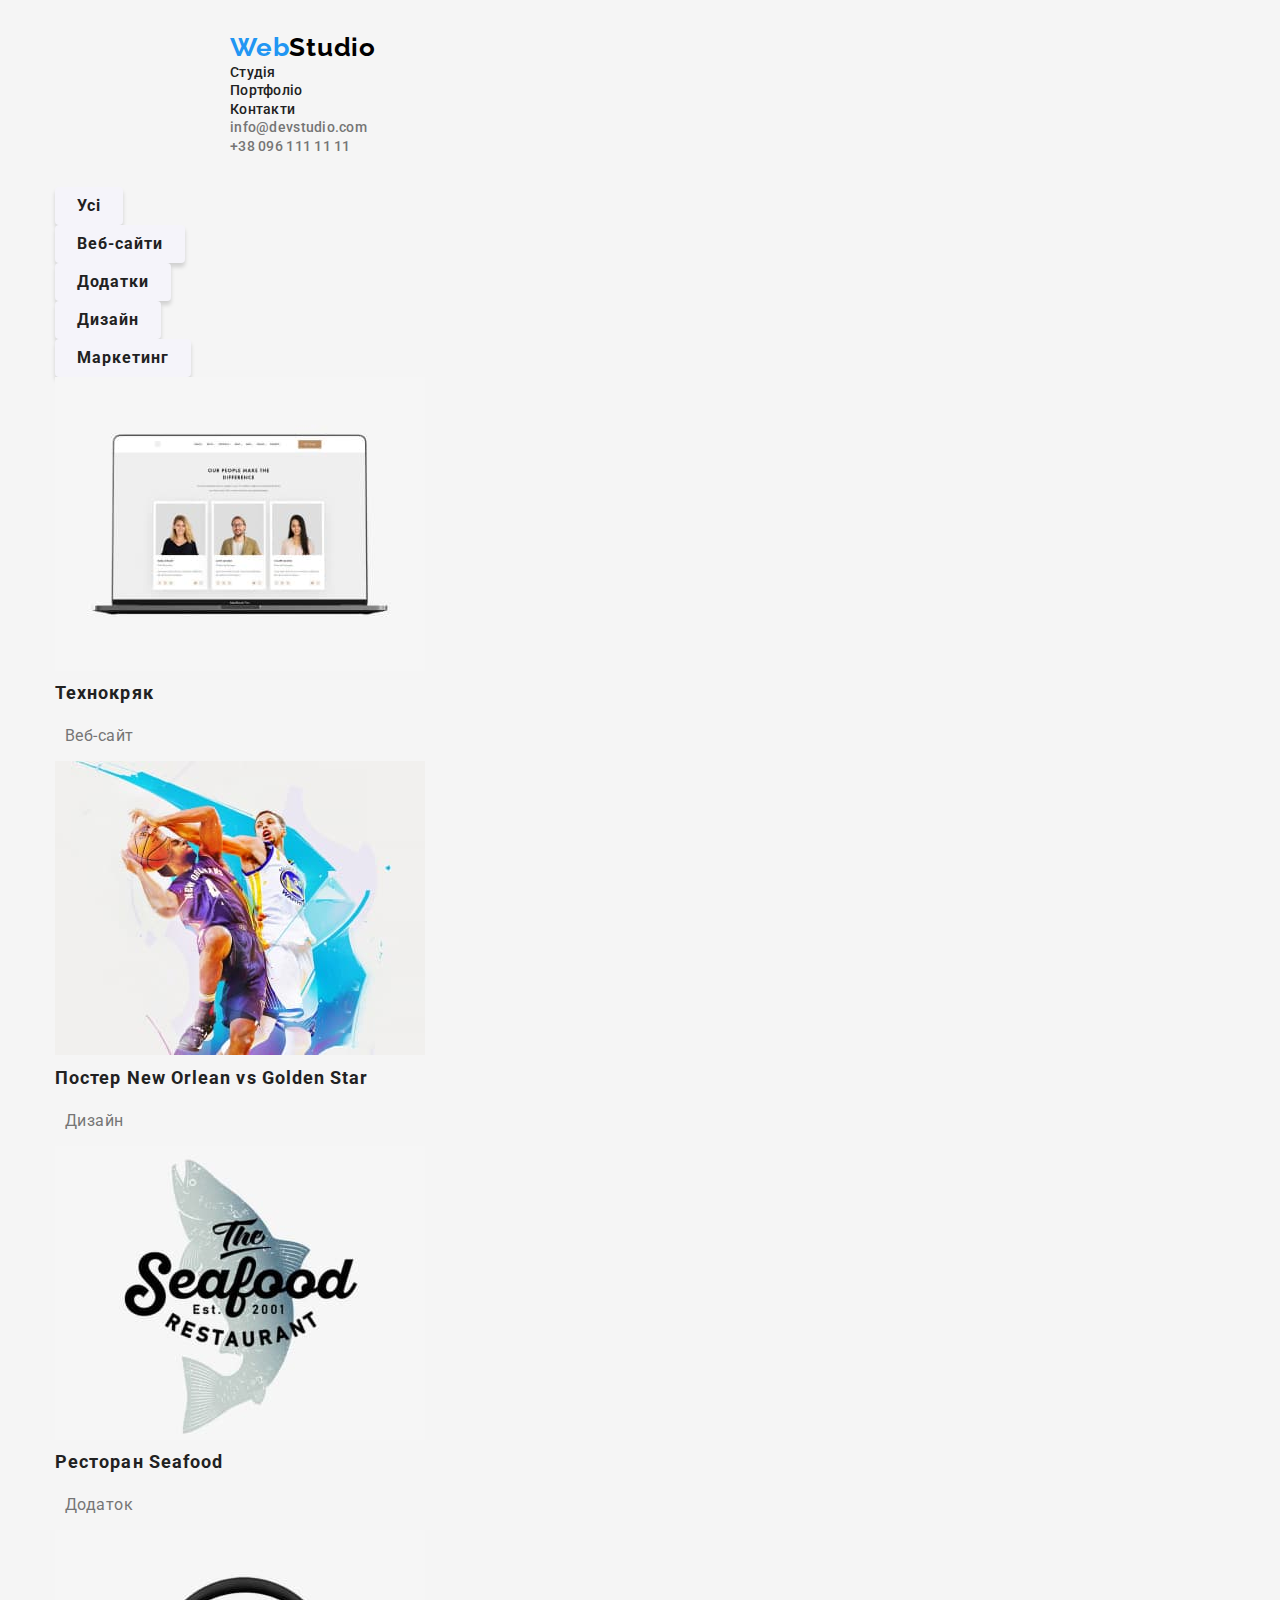
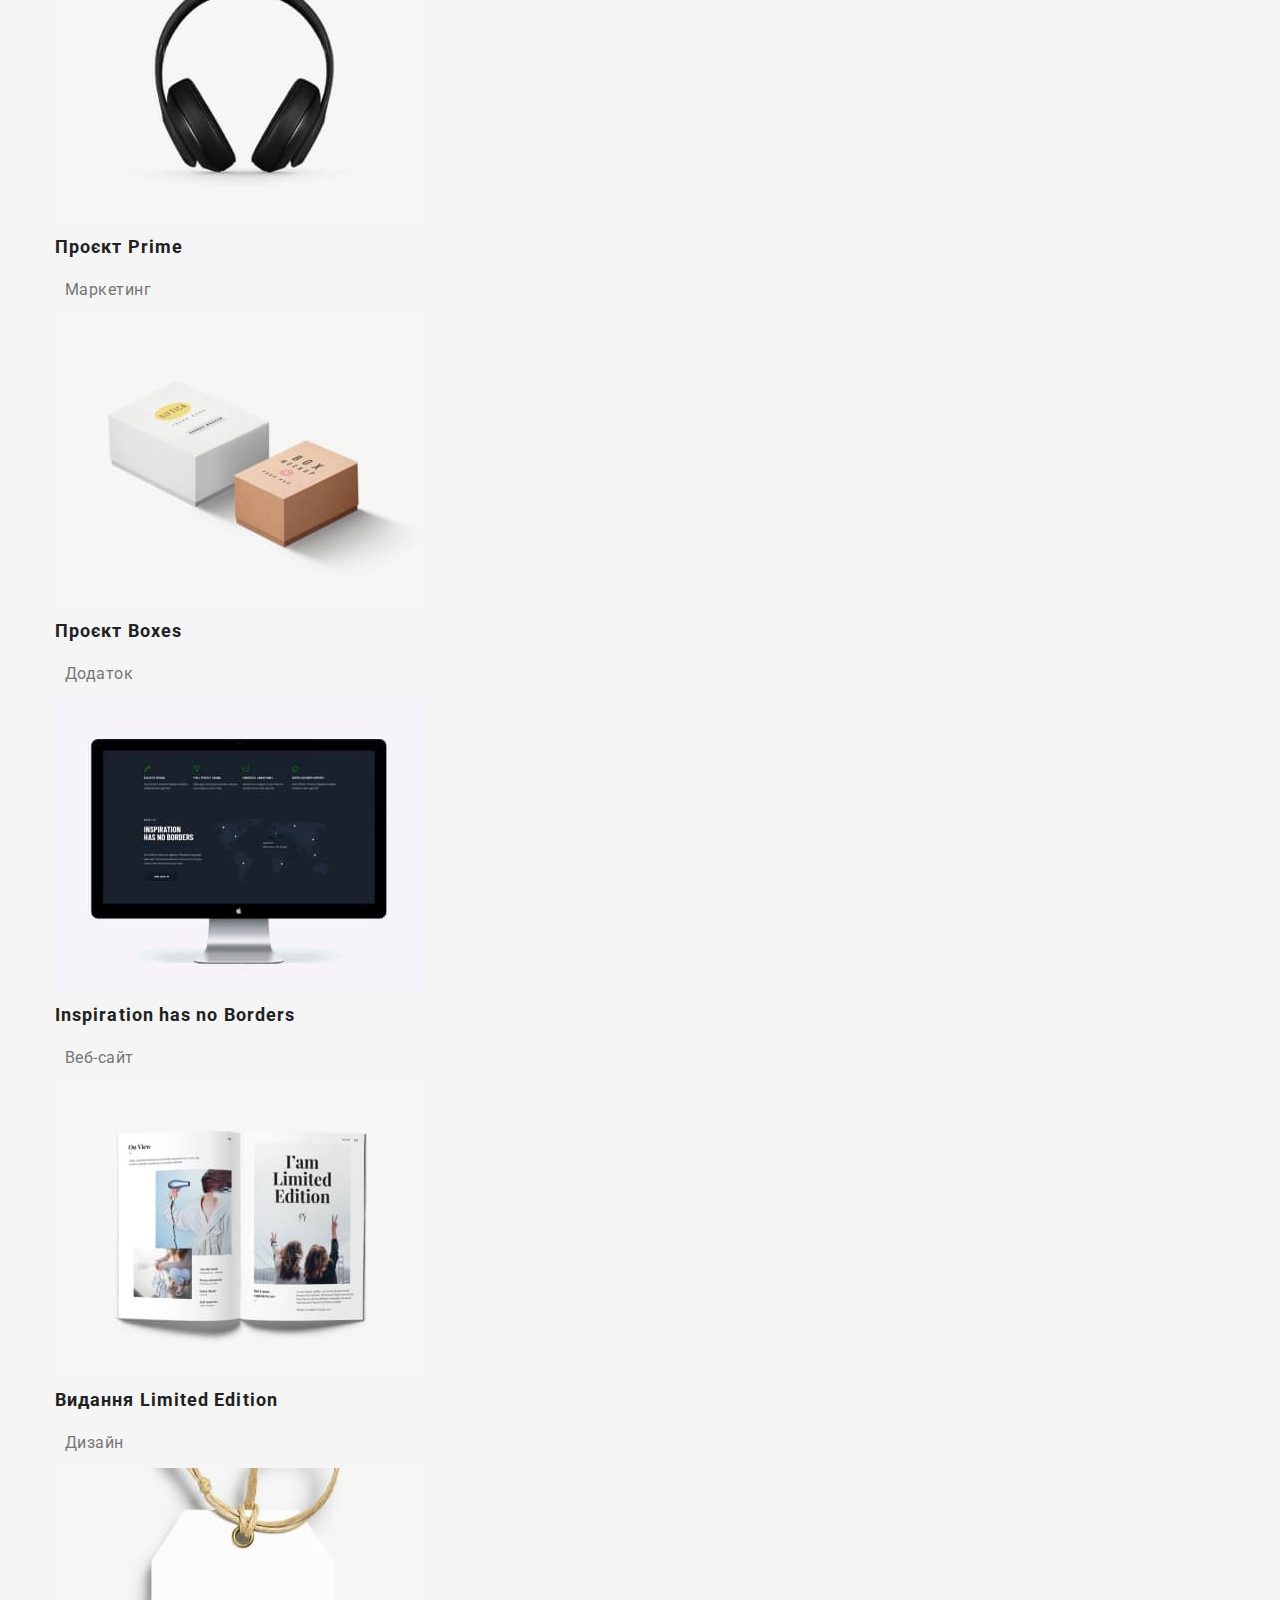
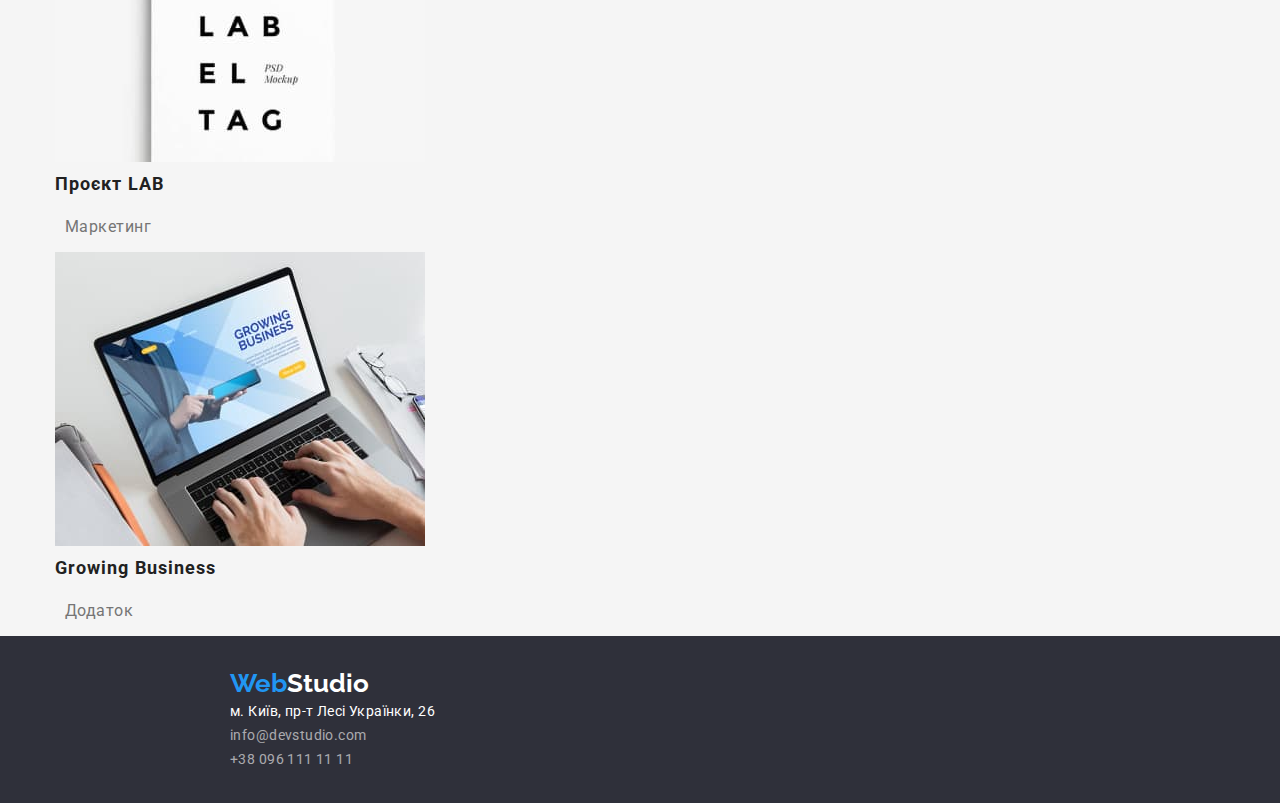
==== portfolio.html @ b3ef5815 "add changes" ====
<!DOCTYPE html>
<html lang="en">
<head>
    <meta charset="UTF-8">
    <meta http-equiv="X-UA-Compatible" content="IE=edge">
    <meta name="viewport" content="width=device-width, initial-scale=1.0">
    <title>WebStudio</title>
    <link rel="preconnect" href="https://fonts.googleapis.com">
    <link rel="preconnect" href="https://fonts.gstatic.com" crossorigin>
    <link href="https://fonts.googleapis.com/css2?family=Raleway:wght@700&family=Roboto:wght@400;500;700;900&display=swap" rel="stylesheet">
    <link rel="stylesheet" href="https://cdnjs.cloudflare.com/ajax/libs/modern-normalize/1.1.0/modern-normalize.min.css">
    <link rel="stylesheet" href="./сss/style.css">
</head>
<body class="page-body">
    <header class="page-header">
        <div class="container">
            <nav class="header-nav">
                <a class="logo" href="/">Web<span class="logo-last-part">Studio</span></a>
                <ul class="header-list list">
                    <li class="header-list-item"><a class="header-list-link link" href="./index.html">Студія</a></li>
                    <li class="header-list-item"><a class="header-list-link link header-list-portfolio" href="./portfolio.html">Портфоліо</a></li>
                    <li class="header-list-item"><a class="header-list-link link" href="./index.html">Контакти</a></li>
                </ul>
            </nav>
            <ul class="header-list list">
                <li>
                    <a class="header-mail-link header-link" href="mailto:info@devstudio.com">info@devstudio.com</a>
                </li>
                <li>
                    <a class="header-tel-link header-link" href="tel:+380961111111">+38 096 111 11 11</a>
                </li>
            </ul>
        </div>
      </header>   
    <main class="page-main">
        <section class="portfolio" >
            <div class="container">
                <div class="portfolio-description">
                    <ul class="portfolio-list list">
                        <li class="portfolio-list-button button"><button class="hero-button button portfolio-button" type="button">Усі</button></li>
                        <li class="portfolio-list-button button"><button class="hero-button button portfolio-button" type="button">Веб-сайти</button></li>
                        <li class="portfolio-list-button button"><button class="hero-button button portfolio-button" type="button">Додатки</button></li>
                        <li class="portfolio-list-button button"><button class="hero-button button portfolio-button" type="button">Дизайн</button></li>
                        <li class="portfolio-list-button button"><button class="hero-button button portfolio-button" type="button">Маркетинг</button></li>
                    </ul>
                 
                    <h1 class="visually-hidden">Портфоліо</h1>
                    <ul class="galery-list list">
                        <li class="galeru-list-item list">
                            <img class="galery-photo-img list" src="./img/portfolio(1).jpg" alt="photo open laptop with team" width="370">
                            <h2 class="galery-after-title">Технокряк</h2>
                            <p class="about-text">Веб-сайт</p>
                        </li>
                        <li class="galeru-list-item list">
                            <img class="galery-photo-img list" src="./img/portfolio(2).jpg" alt="photo basketboll player" width="370">
                            <h2 class="galery-after-title">Постер New Orlean vs Golden Star</h2>
                            <p class="about-text">Дизайн</p>
                        </li>
                        <li class="galeru-list-item list">
                            <img class="galery-photo-img list" src="./img/portfolio(3).jpg" alt="photo poster seafood restorant" width="370">
                            <h2 class="galery-after-title">Ресторан Seafood</h2>
                            <p class="about-text">Додаток</p>
                        </li>
                        <li class="galeru-list-item list">
                            <img class="galery-photo-img list" src="./img/portfolio(4).jpg" alt="photo headphone" width="370">
                            <h2 class="galery-after-title">Проєкт Prime</h2>
                            <p class="about-text">Маркетинг</p>
                        </li>
                        <li class="galeru-list-item list">
                            <img class="galery-photo-img list" src="./img/portfolio(5).jpg" alt="photo boxes" width="370">
                            <h2 class="galery-after-title">Проєкт Boxes</h2>
                            <p class="about-text">Додаток</p>
                        </li>
                        <li class="galeru-list-item list">
                            <img class="galery-photo-img list" src="./img/portfolio(6).jpg" alt="photo monitor" width="370">
                            <h2 class="galery-after-title">Inspiration has no Borders</h2>
                            <p class="about-text">Веб-сайт</p>
                        </li>
                        <li class="galeru-list-item list">
                            <img class="galery-photo-img list" src="./img/portfolio(7).jpg" alt="photo page of book" width="370">
                            <h2 class="galery-after-title">Видання Limited Edition</h2>
                            <p class="about-text">Дизайн</p>
                        </li>
                        <li>
                            <img class="galery-photo-img list" src="./img/portfolio(8).jpg" alt="photo tag" width="370">
                            <h2 class="galery-after-title">Проєкт LAB</h2>
                            <p class="about-text">Маркетинг</p>
                        </li>
                        <li class="galeru-list-item list">
                            <img class="galery-photo-img list" src="./img/portfolio(9).jpg" alt="photo laptop" width="370">
                            <h2 class="galery-after-title">Growing Business</h2>
                            <p class="about-text">Додаток</p>
                        </li>
                    </ul> 
                </div>
            </section>
        </main>
        <footer class="page-footer">
            <address class="footer-address">
                <div class="container">
                    <a class="logo-footer" href="/">Web<span class="logo-footer-part">Studio</span></a>
                    <ul class="footer-list list">
                        <li class="footer-list-item">
                            <a class="footer-nav-link footer-link" href="https://goo.gl/maps/e65cpARR4rWKHHQ89" target="_blank" rel="noopener noreferrer nofollow">
                                м. Київ, пр-т Лесі Українки, 26</a>
                        </li>
                        <li class="footer-list-item">
                            <a class="footer-mail-link footer-link" href="mailto:info@devstudio.com">info@devstudio.com</a>
                        </li>
                        <li class="footer-list-item">
                            <a class="footer-tel-link footer-link" href="tel:+380961111111">+38 096 111 11 11</a>
                        </li>
                    </ul>
                </div>
                
            </div>
           </address> 
</footer>
    
</body>
</html>
---- сss/style.css ----
/*General styles*/
:root {
  --main-color: #212121;
  --second-color: #757575;
  --accent-color:  #2196F3;
  --button-first-color: #FFFFFF;
  --button-second-color: #2196F3;
}
h1,
h2,
h3,
p {
  margin: 0;
}
.page-body {
  font-family: 'Roboto'; 'sans-serif';
  color: var(--main-color);
  background-color: #F5F5F5;
}
.container {
  width: 1200px;
  margin: 0 auto;
  padding: 0 15px;
}
.link {
  text-decoration: none;
}
.list {
  list-style: none;
  padding-left: 0;
  margin: 0;
}
.button {
font-weight: 700;
font-size: 16px;
line-height: calc(30/16);
display: flex;
align-items: center;
text-align: center;
letter-spacing: 0.06em;
font-family: inherit;
}
/*Header styles*/
.page-header {
  padding-top: 32px;
  padding-left: 215px;
  padding-bottom: 32px;

}
.logo {
  font-family: 'Raleway';
  font-weight: 700;
  font-size: 26px;
  line-height: calc(31/26);
  letter-spacing: 0.03em; 
  text-decoration: none;
  color: var(--accent-color);
}
.logo-last-part {
  color:
  #000000
  ;
}


.header-link-studio:visited {
  color: var(--accent-color);
}
.header-list-portfolio:visited {
  color: var(--accent-color);

}
.header-list-link {
  font-weight: 500;
  font-size: 14px;
  line-height: calc(16/14);
  letter-spacing: 0.02em;
  color: var(--main-color);
  }
  
.header-list-link:hover {
  color: var(--accent-color);

}
.header-mail-link {
  font-weight: 500;
  font-size: 14px;
  line-height: calc(16/14);
  letter-spacing: 0.02em;
  color: var(--second-color);
  text-decoration: none;


}
.header-mail-link:hover {
  color: var(--accent-color);
  text-decoration: none;
}

.header-tel-link {
  font-weight: 500;
  font-size: 14px;
  line-height: calc(16/14);
  letter-spacing: 0.02em;
  color: var(--second-color);
  text-decoration: none;
}
.header-tel-link:hover {
  color: var(--accent-color);  
}


/*Hero styles*/

.main-description {
  padding-top: 200px;
  padding-right: 282px;
  padding-bottom: 92px;
  padding-left: 282px;
  background: #2F303A;
}
.hero-title {
  font-weight: 900;
  font-size: 44px;
  line-height: calc(60/44);
  text-align: center;
  letter-spacing: 0.06em;
  text-transform: uppercase;
  color: #FFFFFF;
  width: 610px;
  margin-bottom: 45px;
  
}
.hero-button {
  font-weight: 700;
  font-size: 16px;
  line-height: calc(30/16);
  text-align: center;
  color: var(--button-first-color);
  cursor: pointer;
  background: var(--button-second-color);
  padding: 10px 32px;
  border: none;
  box-shadow: 0px 4px 4px rgba(0, 0, 0, 0.15);
  border-radius: 4px;
  margin: 0 auto;
  display: block;
  

}

.visually-hidden {
  position: absolute;
    white-space: nowrap;
    width: 1px;
    height: 1px;
    overflow: hidden;
    border: 0;
    padding: 0;
    clip: rect(0 0 0 0);
    clip-path: inset(50%);
    margin: -1px;
}
.hero-description {
  padding-top: 92px;
  padding-bottom: 94px;
  padding-left: 215px;
  

}
.hero-text-title {
  font-weight: 700;
  font-size: 14px;
  line-height: calc(16/14);
  letter-spacing: 0.03em;
  text-transform: uppercase;
  color: var(--main-color);
  margin-bottom: 13px;
}
.hero-paragraph-title {
  font-size: 14px;
  line-height:calc(24/14);
  letter-spacing:0.03em;
  color: var(--second-color)
  width: 270px;
  height: 76.41px;
  left: 215px;
  top: 795.59px;
  max-width: 270px;
}
/*Work styles*/
.work-description {
  padding: 94px;
  padding-left: 215px;

  
  background: #F5F4FA;
}
.work-title {
  font-weight: 700;
  font-size: 36px;
  line-height: calc(42/36);
  text-align: center;
  letter-spacing: 0.03em;
  color: var(--main-color);
  margin-bottom: 50px;
  }


/*About styles*/
.about-description {
  padding-left: 215px;
  
  
}
.about {
  background: #F5F4FA;
  
}

.about-title {
  font-weight: 700;
  font-size: 36px;
  line-height: calc(42/36);
  text-align: center;
  letter-spacing: 0.03em;
  color: var(--main-color);
  padding-bottom: 50px;

  

}
.about-after-title {
  font-weight: 500;
  font-size: 16px;
  line-height: calc(19/16);
  letter-spacing: 0.03em;
  color: var(--main-color);
  margin: 30px 70px 10px 70px;
}
.about-text {
  font-size: 16px;
  line-height: calc(19/16);
  letter-spacing: 0.03em;
  color: var(--second-color);
  margin: 10px;
  

}

/*Footer styles*/
.page-footer {
  padding-top: 32px;
  padding-bottom: 32px;
  padding-left: 215px;
  background: #2F303A;
}
.logo-footer {
  font-family: 'Raleway';
  font-style: normal;
  font-weight: 700;
  font-size: 26px;
  line-height: calc(31/26);
  text-decoration: none;
  color: var(--accent-color);
  font-family: 'Raleway';
}
.logo-footer-part {
  color: #FFFFFF;
  
  ;
}
.footer-nav-link {
  font-style: normal;
  font-size: 14px;
  line-height: calc(24/14);
  letter-spacing: 0.03em;
  color: #FFFFFF;
  
  text-decoration: none;
}
.footer-nav-link:hover {
  color: var(--accent-color);
  text-decoration: none; 
}

.footer-mail-link {
  font-style: normal;
  font-size: 14px;
  line-height: calc(24/14);
  letter-spacing: 0.03em;
  color: rgba(255, 255, 255, 0.6);
  
  text-decoration: none;
}
.footer-mail-link:hover {
  color: var(--accent-color);
  text-decoration: none; 
}

.footer-tel-link {
  font-style: normal;
  font-size: 14px;
  line-height: calc(24/14);
  letter-spacing: 0.03em;
  color: rgba(255, 255, 255, 0.6);
  
  text-decoration: none;
}
.footer-tel-link:hover {
  color: var(--accent-color);
  text-decoration: none; 
}
.portfolio-button {
font-size: 16px;
line-height: calc(26/16);
border-radius: 4px;
color: #212121;
background: #F5F4FA;
padding: 6px 22px;
margin: 0;
}


.portfolio-button:hover {
background-color:  var(--button-second-color);
color: #FFFFFF;

}

.galery-after-title {
font-weight: 700;
font-size: 18px;
line-height: calc(36/18);
letter-spacing: 0.06em;
color: var(--main-color) 
}
.about-text {
font-size: 16px;
line-height: calc(30/16);
letter-spacing: 0.03em;
color: var(--second-color)
}
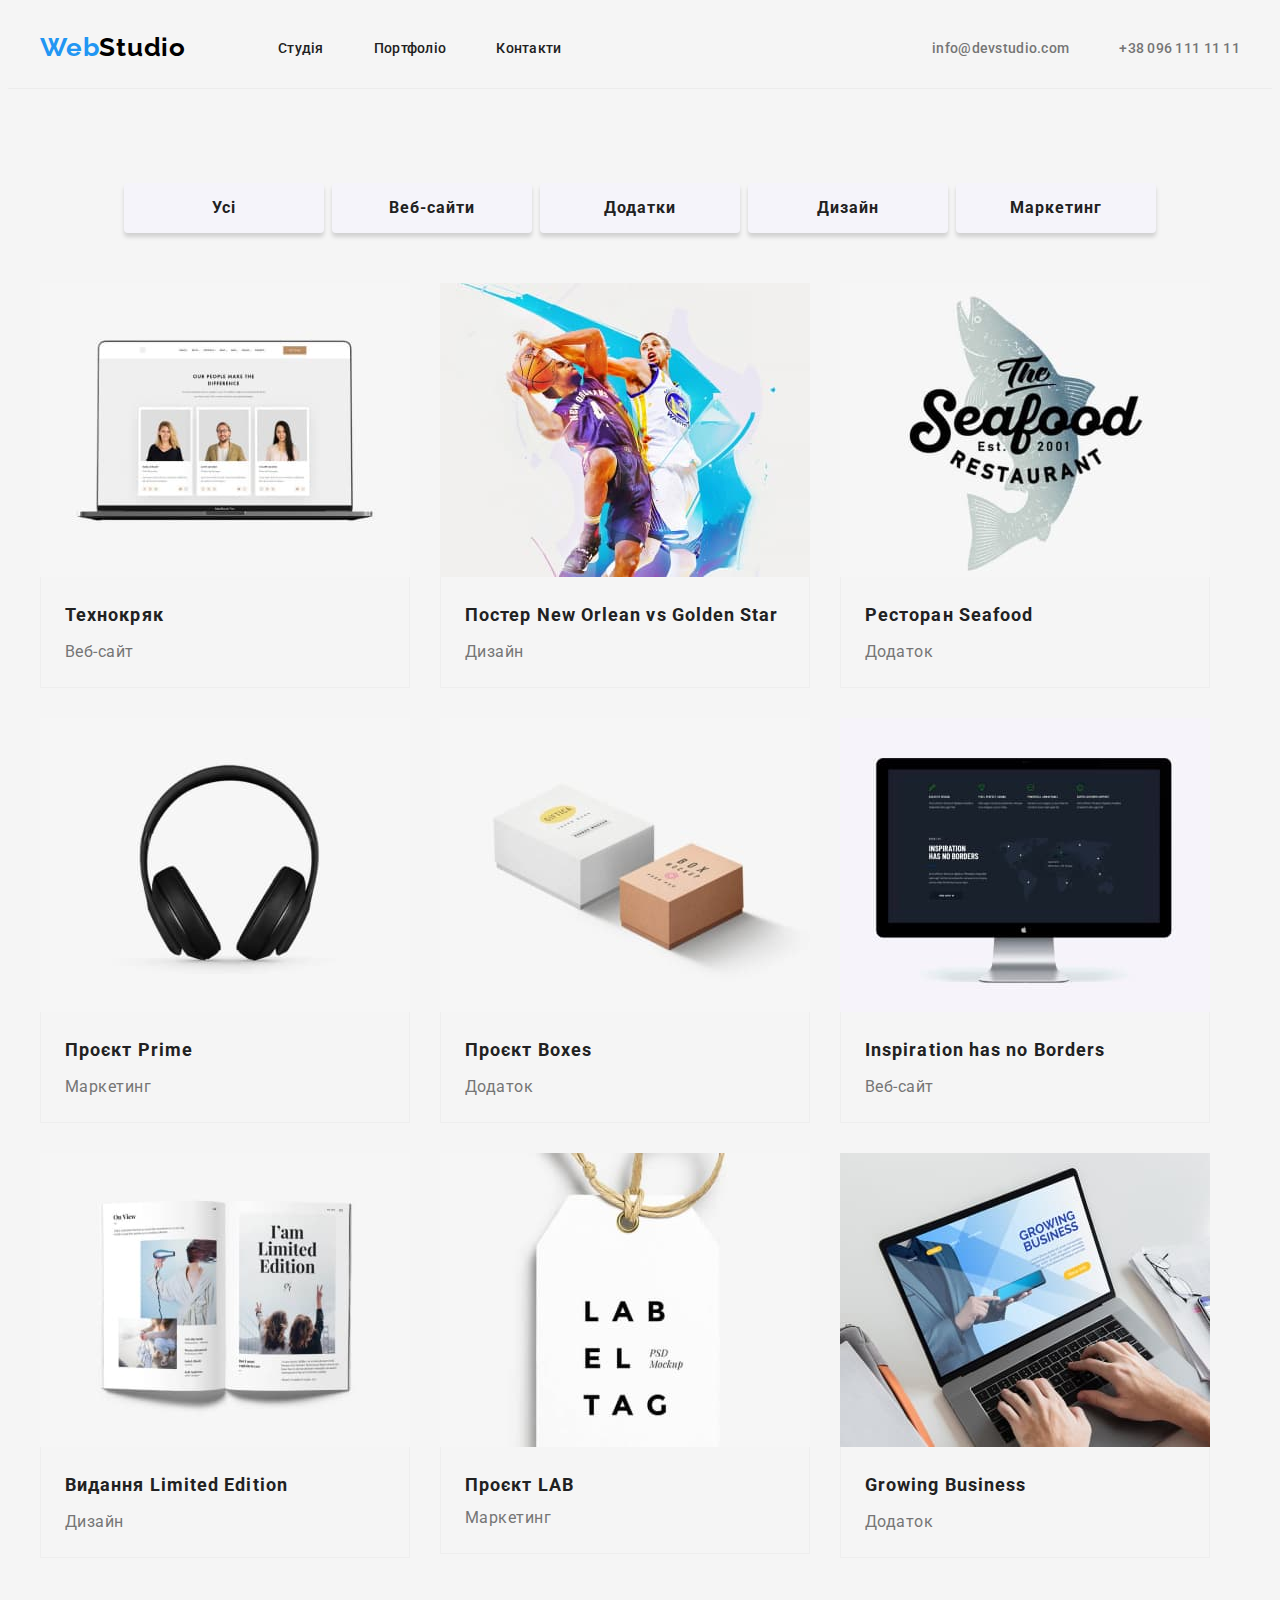
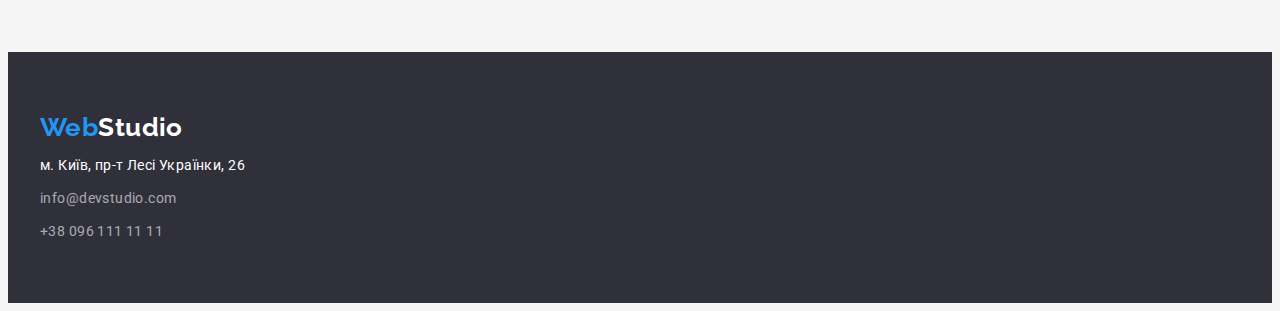
==== commit 582b43e4: "add flex change index css" ====
--- a/portfolio.html
+++ b/portfolio.html
@@ -8,21 +8,24 @@
     <link rel="preconnect" href="https://fonts.googleapis.com">
     <link rel="preconnect" href="https://fonts.gstatic.com" crossorigin>
     <link href="https://fonts.googleapis.com/css2?family=Raleway:wght@700&family=Roboto:wght@400;500;700;900&display=swap" rel="stylesheet">
-    <link rel="stylesheet" href="https://cdnjs.cloudflare.com/ajax/libs/modern-normalize/1.1.0/modern-normalize.min.css">
+    <link rel="stylesheet" href="https://cdnjs.cloudflare.com/ajax/libs/modern-normalize/1.1.0/modern-normalize.min.css"
+    integrity="sha512-wpPYUAdjBVSE4KJnH1VR1HeZfpl1ub8YT/NKx4PuQ5NmX2tKuGu6U/JRp5y+Y8XG2tV+wKQpNHVUX03MfMFn9Q=="
+      crossorigin="anonymous"
+      referrerpolicy="no-referrer"/>
     <link rel="stylesheet" href="./сss/style.css">
 </head>
 <body class="page-body">
-    <header class="page-header">
+    <header class="header">
         <div class="container">
             <nav class="header-nav">
-                <a class="logo" href="/">Web<span class="logo-last-part">Studio</span></a>
+                <a class="logo" href="./index.html">Web<span class="logo-last-part">Studio</span></a>
                 <ul class="header-list list">
-                    <li class="header-list-item"><a class="header-list-link link" href="./index.html">Студія</a></li>
-                    <li class="header-list-item"><a class="header-list-link link header-list-portfolio" href="./portfolio.html">Портфоліо</a></li>
+                    <li class="header-list-item"><a class="header-list-link link header-link-studio" href="./index.html">Студія</a></li>
+                    <li class="header-list-item"><a class="header-list-link link current" href="./portfolio.html">Портфоліо</a></li>
                     <li class="header-list-item"><a class="header-list-link link" href="./index.html">Контакти</a></li>
                 </ul>
             </nav>
-            <ul class="header-list list">
+            <ul class="header-list header-list-nav list">
                 <li>
                     <a class="header-mail-link header-link" href="mailto:info@devstudio.com">info@devstudio.com</a>
                 </li>
@@ -32,89 +35,119 @@
             </ul>
         </div>
       </header>   
-    <main class="page-main">
-        <section class="portfolio" >
+    <main>
+        <section class="portfolio section" >
             <div class="container">
-                <div class="portfolio-description">
+                <h1 class="visually-hidden">Портфоліо</h1>
                     <ul class="portfolio-list list">
-                        <li class="portfolio-list-button button"><button class="hero-button button portfolio-button" type="button">Усі</button></li>
+                        <li class="portfolio-list-button button"><button class="hero-button button portfolio-button current" type="button">Усі</button></li>
                         <li class="portfolio-list-button button"><button class="hero-button button portfolio-button" type="button">Веб-сайти</button></li>
                         <li class="portfolio-list-button button"><button class="hero-button button portfolio-button" type="button">Додатки</button></li>
                         <li class="portfolio-list-button button"><button class="hero-button button portfolio-button" type="button">Дизайн</button></li>
                         <li class="portfolio-list-button button"><button class="hero-button button portfolio-button" type="button">Маркетинг</button></li>
                     </ul>
-                 
-                    <h1 class="visually-hidden">Портфоліо</h1>
                     <ul class="galery-list list">
-                        <li class="galeru-list-item list">
+                        <li class="galery-list-item list">
+                            <a class="galery-card" href="">
                             <img class="galery-photo-img list" src="./img/portfolio(1).jpg" alt="photo open laptop with team" width="370">
+                            <div class="galery-about-text">
                             <h2 class="galery-after-title">Технокряк</h2>
                             <p class="about-text">Веб-сайт</p>
+                        </div>
+                        </a>
                         </li>
-                        <li class="galeru-list-item list">
+                        <li class="galery-list-item list">
+                            <a class="galery-card" href="">
                             <img class="galery-photo-img list" src="./img/portfolio(2).jpg" alt="photo basketboll player" width="370">
-                            <h2 class="galery-after-title">Постер New Orlean vs Golden Star</h2>
-                            <p class="about-text">Дизайн</p>
-                        </li>
-                        <li class="galeru-list-item list">
+                            <div class="galery-about-text">
+                                <h2 class="galery-after-title">Постер New Orlean vs Golden Star</h2>
+                                <p class="about-text">Дизайн</p>
+                            </div>
+                            </a>
+                            </li>
+                        <li class="galery-list-item list">
+                            <a class="galery-card" href="">
                             <img class="galery-photo-img list" src="./img/portfolio(3).jpg" alt="photo poster seafood restorant" width="370">
-                            <h2 class="galery-after-title">Ресторан Seafood</h2>
-                            <p class="about-text">Додаток</p>
-                        </li>
-                        <li class="galeru-list-item list">
+                            <div class="galery-about-text">
+                                <h2 class="galery-after-title">Ресторан Seafood</h2>
+                                <p class="about-text">Додаток</p>
+                            </div>
+                            </a>
+                           </li>
+                        <li class="galery-list-item list">
+                            <a class="galery-card" href="">
                             <img class="galery-photo-img list" src="./img/portfolio(4).jpg" alt="photo headphone" width="370">
+                            <div class="galery-about-text">
                             <h2 class="galery-after-title">Проєкт Prime</h2>
                             <p class="about-text">Маркетинг</p>
-                        </li>
-                        <li class="galeru-list-item list">
+                            </div>
+                            </a>
+                            </li>
+                        <li class="galery-list-item list">
+                            <a class="galery-card" href="">
                             <img class="galery-photo-img list" src="./img/portfolio(5).jpg" alt="photo boxes" width="370">
+                            <div class="galery-about-text">
                             <h2 class="galery-after-title">Проєкт Boxes</h2>
                             <p class="about-text">Додаток</p>
+                        </div>
+                        </a>
                         </li>
-                        <li class="galeru-list-item list">
+                        <li class="galery-list-item list">
+                            <a class="galery-card" href="">
                             <img class="galery-photo-img list" src="./img/portfolio(6).jpg" alt="photo monitor" width="370">
+                            <div class="galery-about-text">
                             <h2 class="galery-after-title">Inspiration has no Borders</h2>
                             <p class="about-text">Веб-сайт</p>
-                        </li>
-                        <li class="galeru-list-item list">
+                            </div>
+                            </a>
+                            </li>
+                        <li class="galery-list-item list">
+                            <a class="galery-card" href="">
                             <img class="galery-photo-img list" src="./img/portfolio(7).jpg" alt="photo page of book" width="370">
+                            <div class="galery-about-text">
                             <h2 class="galery-after-title">Видання Limited Edition</h2>
                             <p class="about-text">Дизайн</p>
-                        </li>
-                        <li>
+                            </div>
+                            </a>
+                            </li>
+                        <li class="galery-list-item list">
+                            <a class="galery-card" href="">
                             <img class="galery-photo-img list" src="./img/portfolio(8).jpg" alt="photo tag" width="370">
+                            <div class="galery-about-text">
                             <h2 class="galery-after-title">Проєкт LAB</h2>
                             <p class="about-text">Маркетинг</p>
+                            </a>
+                            </div>
                         </li>
-                        <li class="galeru-list-item list">
+                        <li class="galery-list-item list">
+                            <a class="galery-card" href="">
                             <img class="galery-photo-img list" src="./img/portfolio(9).jpg" alt="photo laptop" width="370">
+                            <div class="galery-about-text">
                             <h2 class="galery-after-title">Growing Business</h2>
                             <p class="about-text">Додаток</p>
+                            </div>
+                            </a>
                         </li>
                     </ul> 
                 </div>
             </section>
         </main>
-        <footer class="page-footer">
+        <footer class="footer section">
+            <div class="container">
+            <a class="logo-footer" href="/">Web<span class="logo-footer-part">Studio</span></a>
             <address class="footer-address">
-                <div class="container">
-                    <a class="logo-footer" href="/">Web<span class="logo-footer-part">Studio</span></a>
-                    <ul class="footer-list list">
-                        <li class="footer-list-item">
-                            <a class="footer-nav-link footer-link" href="https://goo.gl/maps/e65cpARR4rWKHHQ89" target="_blank" rel="noopener noreferrer nofollow">
-                                м. Київ, пр-т Лесі Українки, 26</a>
-                        </li>
-                        <li class="footer-list-item">
-                            <a class="footer-mail-link footer-link" href="mailto:info@devstudio.com">info@devstudio.com</a>
-                        </li>
-                        <li class="footer-list-item">
-                            <a class="footer-tel-link footer-link" href="tel:+380961111111">+38 096 111 11 11</a>
-                        </li>
-                    </ul>
-                </div>
-                
-            </div>
-           </address> 
+                <a class="footer-nav-link footer-link" href="https://goo.gl/maps/e65cpARR4rWKHHQ89" target="_blank" rel="noopener noreferrer nofollow">
+                    м. Київ, пр-т Лесі Українки, 26</a>
+            </address> 
+            <ul class="footer-list list">
+            <li class="footer-list-item">
+                <a class="footer-mail-link footer-link" href="mailto:info@devstudio.com">info@devstudio.com</a>
+            </li>
+            <li class="footer-list-item">
+                <a class="footer-tel-link footer-link" href="tel:+380961111111">+38 096 111 11 11</a>
+            </li>
+        </ul>
+        </div>
 </footer>
     
 </body>
--- a/сss/style.css
+++ b/сss/style.css
@@ -6,29 +6,57 @@
   --button-first-color: #FFFFFF;
   --button-second-color: #2196F3;
 }
+body {
+  font-family: 'Roboto', sans-serif;
+  color: var(--main-color);
+  background-color: #F5F5F5;
+  font-size: 14px;
+  letter-spacing: 0.03em;
+}
 h1,
 h2,
 h3,
+h4,
 p {
   margin: 0;
 }
-.page-body {
-  font-family: 'Roboto'; 'sans-serif';
-  color: var(--main-color);
-  background-color: #F5F5F5;
-}
+ul,
+ol {
+  margin: 0;
+  padding: 0;
+}
+img {
+  display: block;
+}
+button {
+  cursor: pointer;
+}
+
+address {
+  font-style: none;
+}
+
 .container {
   width: 1200px;
-  margin: 0 auto;
+  margin-left: auto;
+  margin-right: auto;
   padding: 0 15px;
+
+}
+.section {
+  padding-top: 94px;
+  padding-bottom: 94px;
 }
 .link {
   text-decoration: none;
 }
 .list {
   list-style: none;
-  padding-left: 0;
+  padding: 0;
   margin: 0;
+}
+.uppercase {
+  text-transform: uppercase;
 }
 .button {
 font-weight: 700;
@@ -41,13 +69,17 @@
 font-family: inherit;
 }
 /*Header styles*/
-.page-header {
-  padding-top: 32px;
-  padding-left: 215px;
-  padding-bottom: 32px;
-
-}
-.logo {
+.header {
+  border-bottom: 1px solid #ececec;
+}
+.header .container {
+  display: flex;
+  align-items: center;
+}
+.header-nav {
+  display: flex;
+}
+.header-nav .logo {
   font-family: 'Raleway';
   font-weight: 700;
   font-size: 26px;
@@ -55,32 +87,52 @@
   letter-spacing: 0.03em; 
   text-decoration: none;
   color: var(--accent-color);
+  padding-top: 24px;
+  padding-bottom: 25px;
 }
 .logo-last-part {
   color:
-  #000000
-  ;
-}
-
-
-.header-link-studio:visited {
-  color: var(--accent-color);
-}
-.header-list-portfolio:visited {
-  color: var(--accent-color);
-
-}
-.header-list-link {
+  #000000;
+}
+.header-list-list .header-list-link .current:visited {
+  color: var(--accent-color);
+}
+
+.header-list {
+  
+    display: flex;
+    margin-left: 92px;
+    align-items: center;
+  }
+
+
+.header-list .header-list-item:not(:last-child) {
+  margin-right: 50px;
+}
+.header-list .header-list-link {
   font-weight: 500;
   font-size: 14px;
   line-height: calc(16/14);
   letter-spacing: 0.02em;
   color: var(--main-color);
-  }
-  
-.header-list-link:hover {
-  color: var(--accent-color);
-
+  display: block;
+  padding-top: 32px;
+  padding-bottom: 32px;
+  }
+.current:visited {
+  color: var(--accent-color); 
+}
+.header-list-link:hover,
+.header-list-link:focus {
+  color: var(--accent-color);
+
+
+}
+.header-list-nav {
+  display: flex;
+  margin-left: auto;
+  flex-wrap: wrap;
+  column-gap: 50px;
 }
 .header-mail-link {
   font-weight: 500;
@@ -89,10 +141,18 @@
   letter-spacing: 0.02em;
   color: var(--second-color);
   text-decoration: none;
-
-
-}
+  display: block;
+  padding-top: 32px;
+  padding-bottom: 32px;
+
+
+}
+
 .header-mail-link:hover {
+  color: var(--accent-color);  
+}
+.header-list-link:hover,
+.header-list-link:focus {
   color: var(--accent-color);
   text-decoration: none;
 }
@@ -104,6 +164,9 @@
   letter-spacing: 0.02em;
   color: var(--second-color);
   text-decoration: none;
+  display: block;
+  padding-top: 32px;
+  padding-bottom: 32px;
 }
 .header-tel-link:hover {
   color: var(--accent-color);  
@@ -111,14 +174,17 @@
 
 
 /*Hero styles*/
-
-.main-description {
+.hero {
+  background: #2F303A;
+}
+.hero.section {
   padding-top: 200px;
-  padding-right: 282px;
-  padding-bottom: 92px;
-  padding-left: 282px;
-  background: #2F303A;
-}
+  padding-bottom: 200px;
+}
+.hero > .container {
+  text-align: center;
+}
+
 .hero-title {
   font-weight: 900;
   font-size: 44px;
@@ -129,6 +195,10 @@
   color: #FFFFFF;
   width: 610px;
   margin-bottom: 45px;
+  margin-bottom: 30px;
+  margin-left: auto;
+  margin-right: auto;
+  max-width: 696px;
   
 }
 .hero-button {
@@ -139,13 +209,14 @@
   color: var(--button-first-color);
   cursor: pointer;
   background: var(--button-second-color);
-  padding: 10px 32px;
   border: none;
   box-shadow: 0px 4px 4px rgba(0, 0, 0, 0.15);
   border-radius: 4px;
   margin: 0 auto;
   display: block;
-  
+  min-width: 200px;
+  min-height: 50px;
+  padding: 10px 32px;
 
 }
 
@@ -161,41 +232,43 @@
     clip-path: inset(50%);
     margin: -1px;
 }
-.hero-description {
-  padding-top: 92px;
-  padding-bottom: 94px;
-  padding-left: 215px;
-  
-
-}
-.hero-text-title {
+.next-list {
+  display: flex;
+  margin-left: auto;
+  margin-right: auto;
+  align-items: center;
+  flex-wrap: wrap;
+  gap: 30px;
+}
+  
+
+.next-list .next-list-item {
+  width: 270px;
+}
+.next-list .next-text-title {
   font-weight: 700;
   font-size: 14px;
   line-height: calc(16/14);
   letter-spacing: 0.03em;
   text-transform: uppercase;
   color: var(--main-color);
-  margin-bottom: 13px;
-}
-.hero-paragraph-title {
+  margin-bottom: 10px;
+  
+}
+.next-paragraph-title {
   font-size: 14px;
   line-height:calc(24/14);
   letter-spacing:0.03em;
-  color: var(--second-color)
-  width: 270px;
-  height: 76.41px;
-  left: 215px;
-  top: 795.59px;
-  max-width: 270px;
-}
+  color: var(--second-color);
+  
+}
+
 /*Work styles*/
-.work-description {
-  padding: 94px;
-  padding-left: 215px;
-
-  
-  background: #F5F4FA;
-}
+.work .section {
+    padding-top: 0;
+    background: #F5F4FA;
+  }
+
 .work-title {
   font-weight: 700;
   font-size: 36px;
@@ -206,13 +279,18 @@
   margin-bottom: 50px;
   }
 
+  .section-title {
+    font-size: 36px;
+    line-height: 1.16;
+    text-align: center;
+  }
+  .work-list {
+      display: flex;
+      flex-wrap: wrap;
+      gap: 30px;
+    }
 
 /*About styles*/
-.about-description {
-  padding-left: 215px;
-  
-  
-}
 .about {
   background: #F5F4FA;
   
@@ -225,35 +303,51 @@
   text-align: center;
   letter-spacing: 0.03em;
   color: var(--main-color);
-  padding-bottom: 50px;
-
-  
-
-}
+  margin-bottom: 50px;
+  }
+.about-list {
+   
+      display: flex;
+      flex-wrap: wrap;
+      gap: 30px;
+  }
+  .about-list-item {
+    display: flex;
+    flex-direction: column;
+    min-width: 270px;
+    padding-bottom: 30px;
+    align-items: center;
+    background-color: #FFFFFF;
+
+    box-shadow: 0px 1px 3px rgba(0, 0, 0, 0.12), 0px 1px 1px rgba(0, 0, 0, 0.14),
+      0px 2px 1px rgba(0, 0, 0, 0.2);
+    border-radius: 0px 0px 4px 4px;
+  }
+  .about-photo-img {
+    margin-bottom: 30px;
+  }
+  
 .about-after-title {
   font-weight: 500;
   font-size: 16px;
   line-height: calc(19/16);
   letter-spacing: 0.03em;
   color: var(--main-color);
-  margin: 30px 70px 10px 70px;
+  margin-bottom: 10px;
+  
 }
 .about-text {
   font-size: 16px;
   line-height: calc(19/16);
   letter-spacing: 0.03em;
   color: var(--second-color);
-  margin: 10px;
-  
-
-}
+  }
 
 /*Footer styles*/
-.page-footer {
-  padding-top: 32px;
-  padding-bottom: 32px;
-  padding-left: 215px;
-  background: #2F303A;
+.footer {
+  padding-top: 60px;
+  padding-bottom: 60px;
+  background-color: #2F303A;
 }
 .logo-footer {
   font-family: 'Raleway';
@@ -270,6 +364,12 @@
   
   ;
 }
+.link .current {
+  background-color: var(--accent-color);
+}
+.footer address {
+  margin-top: 10px;
+}
 .footer-nav-link {
   font-style: normal;
   font-size: 14px;
@@ -283,7 +383,14 @@
   color: var(--accent-color);
   text-decoration: none; 
 }
-
+.footer-list {
+  margin-top: 9px;
+  display: flex;
+  flex-direction: column;
+  }
+.footer-list .footer-list-item:nth-child(even) {
+  margin-top: 9px;
+}
 .footer-mail-link {
   font-style: normal;
   font-size: 14px;
@@ -311,33 +418,75 @@
   color: var(--accent-color);
   text-decoration: none; 
 }
-.portfolio-button {
+
+.portfolio-list {
+    margin-bottom: 50px;
+    display: flex;
+    justify-content: center;
+    min-width: 73px;
+    flex-wrap: wrap;
+    gap: 8px;
+  
+}
+
+.portfolio-list .portfolio-button {
 font-size: 16px;
 line-height: calc(26/16);
 border-radius: 4px;
 color: #212121;
 background: #F5F4FA;
 padding: 6px 22px;
-margin: 0;
-}
-
-
-.portfolio-button:hover {
-background-color:  var(--button-second-color);
+border-color: transparent;
+cursor: pointer;
+
+}
+
+
+.portfolio-list .portfolio-button:hover,
+.portfolio-list .portfolio-button:focus {
+background-color: var(--accent-color);
 color: #FFFFFF;
-
-}
-
+box-shadow: 0px 3px 1px rgba(0, 0, 0, 0.1), 0px 1px 2px rgba(0, 0, 0, 0.08),
+    0px 2px 2px rgba(0, 0, 0, 0.12);
+
+}
+.portfolo-list .portfolio-button .current {
+  background-color: var(--accent-color);
+  color: #FFFFFF;
+  box-shadow: 0px 3px 1px rgba(0, 0, 0, 0.1), 0px 1px 2px rgba(0, 0, 0, 0.08),
+      0px 2px 2px rgba(0, 0, 0, 0.12);
+}
+
+.galery-list {
+  display: flex;
+  flex-basis: 370px;
+  flex-wrap: wrap;
+  gap: 30px;
+}
+.galery-about-text {
+  padding: 20px 24px;
+  display: flex;
+  flex-direction: column;
+  flex-wrap: wrap;
+  gap: 4px;
+
+  border-right: 1px solid #eeeeee;
+  border-bottom: 1px solid #eeeeee;
+  border-left: 1px solid #eeeeee;
+}
+.galery-card {
+  text-decoration: none;
+  }
 .galery-after-title {
 font-weight: 700;
 font-size: 18px;
 line-height: calc(36/18);
 letter-spacing: 0.06em;
-color: var(--main-color) 
+color: var(--main-color); 
 }
 .about-text {
 font-size: 16px;
 line-height: calc(30/16);
 letter-spacing: 0.03em;
-color: var(--second-color)
+color: var(--second-color);
 }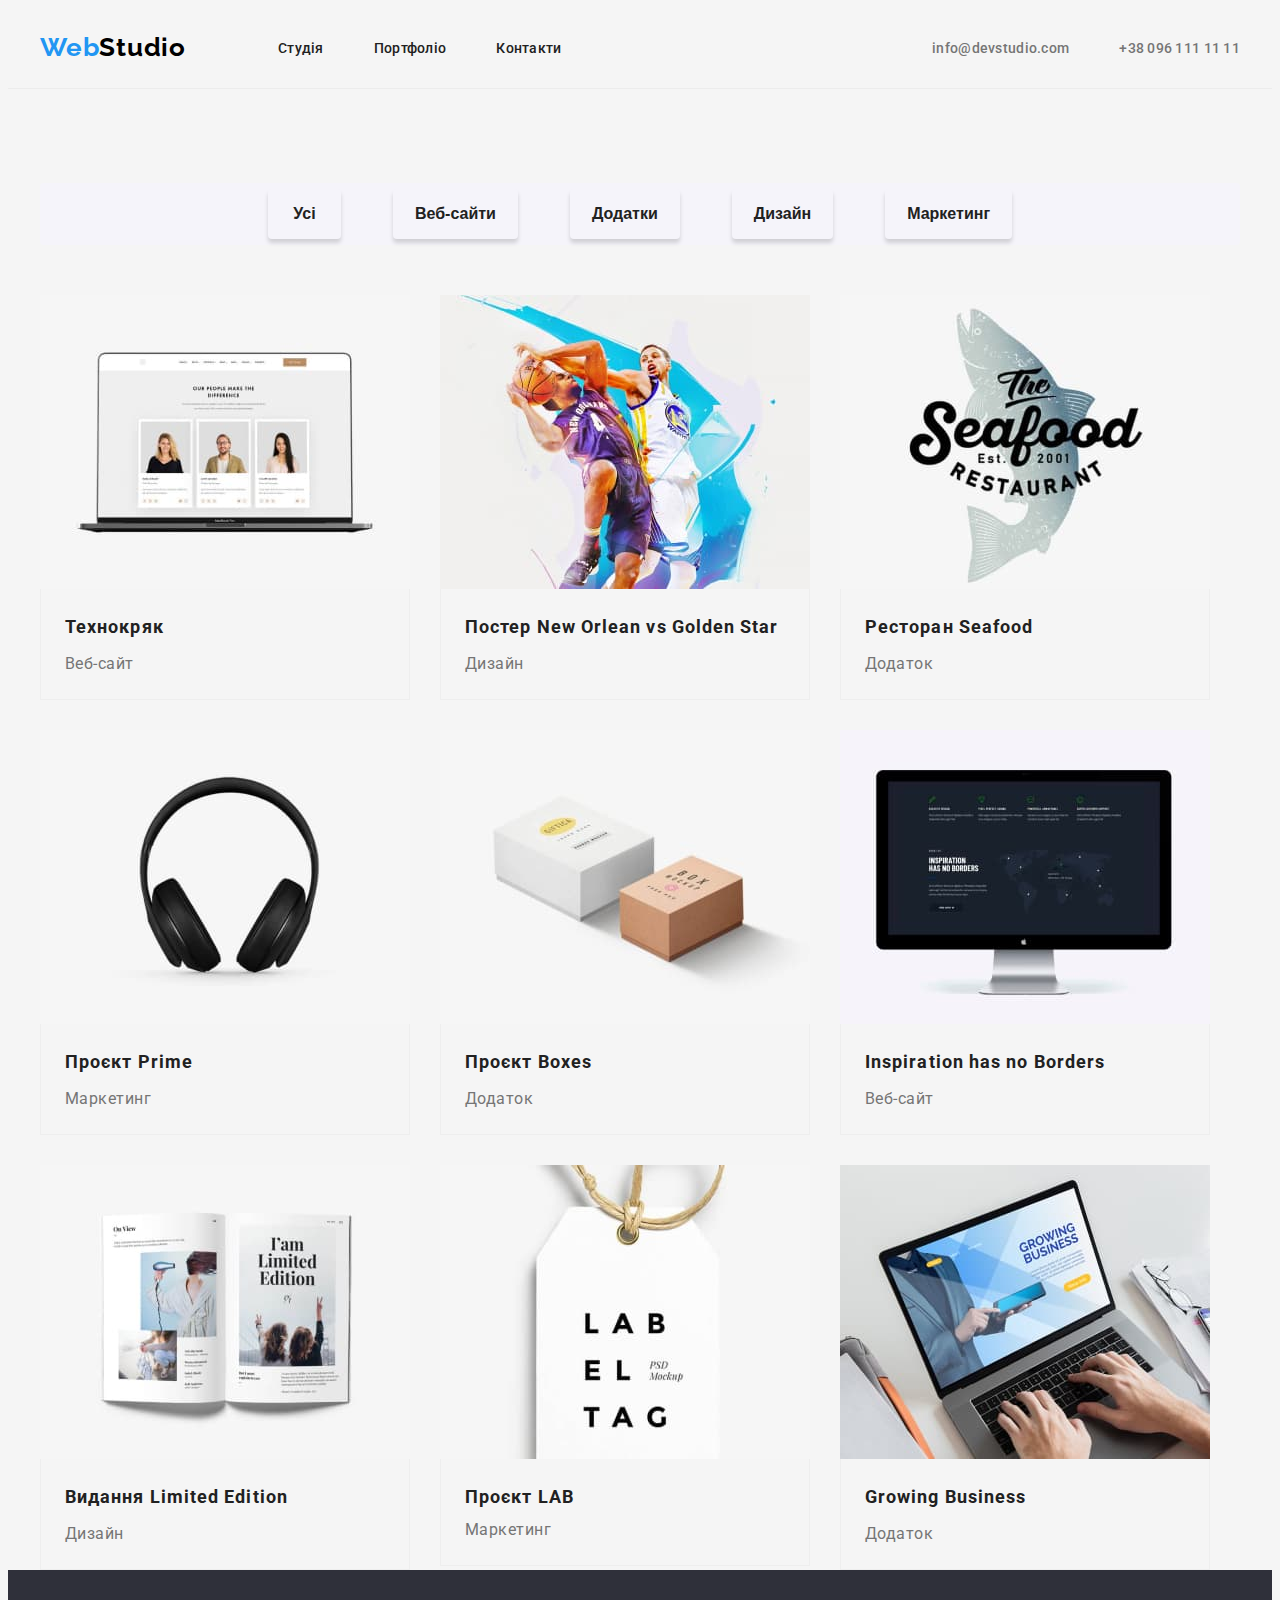
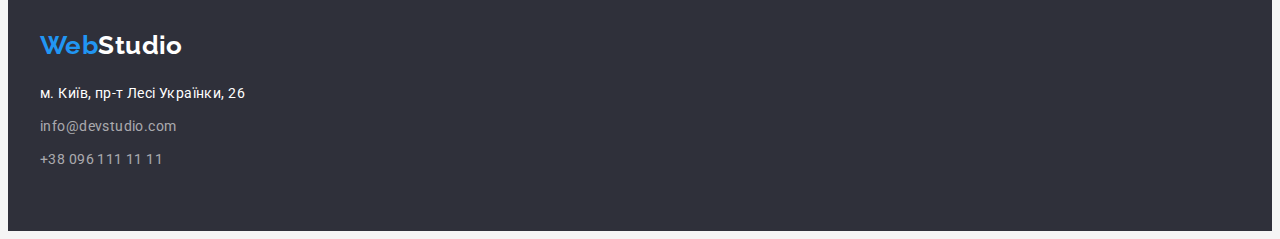
==== commit 12fca54d: "add changes" ====
--- a/portfolio.html
+++ b/portfolio.html
@@ -40,11 +40,11 @@
             <div class="container">
                 <h1 class="visually-hidden">Портфоліо</h1>
                     <ul class="portfolio-list list">
-                        <li class="portfolio-list-button button"><button class="hero-button button portfolio-button current" type="button">Усі</button></li>
-                        <li class="portfolio-list-button button"><button class="hero-button button portfolio-button" type="button">Веб-сайти</button></li>
-                        <li class="portfolio-list-button button"><button class="hero-button button portfolio-button" type="button">Додатки</button></li>
-                        <li class="portfolio-list-button button"><button class="hero-button button portfolio-button" type="button">Дизайн</button></li>
-                        <li class="portfolio-list-button button"><button class="hero-button button portfolio-button" type="button">Маркетинг</button></li>
+                        <li class="portfolio-list-button  portfolio-button"><button class="hero-button portfolio-button current current-button" type="button">Усі</button></li>
+                        <li class="portfolio-list-button  portfolio-button"><button class="hero-button portfolio-button" type="button">Веб-сайти</button></li>
+                        <li class="portfolio-list-button  portfolio-button"><button class="hero-button portfolio-button" type="button">Додатки</button></li>
+                        <li class="portfolio-list-button  portfolio-button"><button class="hero-button portfolio-button" type="button">Дизайн</button></li>
+                        <li class="portfolio-list-button  portfolio-button"><button class="hero-button portfolio-button" type="button">Маркетинг</button></li>
                     </ul>
                     <ul class="galery-list list">
                         <li class="galery-list-item list">
--- a/сss/style.css
+++ b/сss/style.css
@@ -5,11 +5,13 @@
   --accent-color:  #2196F3;
   --button-first-color: #FFFFFF;
   --button-second-color: #2196F3;
+  --body-color--: #F5F5F5;
+  --section-color--:  #F5F4FA;
 }
 body {
   font-family: 'Roboto', sans-serif;
   color: var(--main-color);
-  background-color: #F5F5F5;
+  background: var(--body-color--);
   font-size: 14px;
   letter-spacing: 0.03em;
 }
@@ -27,6 +29,8 @@
 }
 img {
   display: block;
+  max-width: 100;
+  height: auto;
 }
 button {
   cursor: pointer;
@@ -45,7 +49,7 @@
 }
 .section {
   padding-top: 94px;
-  padding-bottom: 94px;
+  
 }
 .link {
   text-decoration: none;
@@ -71,6 +75,7 @@
 /*Header styles*/
 .header {
   border-bottom: 1px solid #ececec;
+  background-color: var(--body-color--);
 }
 .header .container {
   display: flex;
@@ -232,6 +237,9 @@
     clip-path: inset(50%);
     margin: -1px;
 }
+.next {
+  background-color: var(--body-color--);
+}
 .next-list {
   display: flex;
   margin-left: auto;
@@ -264,9 +272,12 @@
 }
 
 /*Work styles*/
+.work {
+  background-color: var(--body-color--);
+}
 .work .section {
     padding-top: 0;
-    background: #F5F4FA;
+
   }
 
 .work-title {
@@ -288,11 +299,13 @@
       display: flex;
       flex-wrap: wrap;
       gap: 30px;
+
     }
 
 /*About styles*/
 .about {
-  background: #F5F4FA;
+  background: var(--section-color--);
+  padding-bottom: 94px;
   
 }
 
@@ -311,11 +324,14 @@
       flex-wrap: wrap;
       gap: 30px;
   }
+  .about-container {
+    padding: 30px 10px 30px 10px;
+    text-align: center;
+  }
   .about-list-item {
     display: flex;
     flex-direction: column;
     min-width: 270px;
-    padding-bottom: 30px;
     align-items: center;
     background-color: #FFFFFF;
 
@@ -358,17 +374,19 @@
   text-decoration: none;
   color: var(--accent-color);
   font-family: 'Raleway';
+  
 }
 .logo-footer-part {
   color: #FFFFFF;
   
+  
   ;
 }
 .link .current {
   background-color: var(--accent-color);
 }
 .footer address {
-  margin-top: 10px;
+  margin-top: 20px;
 }
 .footer-nav-link {
   font-style: normal;
@@ -429,17 +447,27 @@
   
 }
 
-.portfolio-list .portfolio-button {
+.portfolio-list  {
 font-size: 16px;
 line-height: calc(26/16);
 border-radius: 4px;
 color: #212121;
 background: #F5F4FA;
+}
+.portfolio-button {
+color: #212121;
+background: #F5F4FA;
 padding: 6px 22px;
-border-color: transparent;
-cursor: pointer;
-
-}
+justify-content: center;
+min-width: 73px;
+}
+
+.current-button {
+max-width: 73px;
+height: 38px;
+}
+
+
 
 
 .portfolio-list .portfolio-button:hover,
@@ -448,8 +476,11 @@
 color: #FFFFFF;
 box-shadow: 0px 3px 1px rgba(0, 0, 0, 0.1), 0px 1px 2px rgba(0, 0, 0, 0.08),
     0px 2px 2px rgba(0, 0, 0, 0.12);
-
-}
+    border-radius: 4px;
+   
+
+}
+
 .portfolo-list .portfolio-button .current {
   background-color: var(--accent-color);
   color: #FFFFFF;
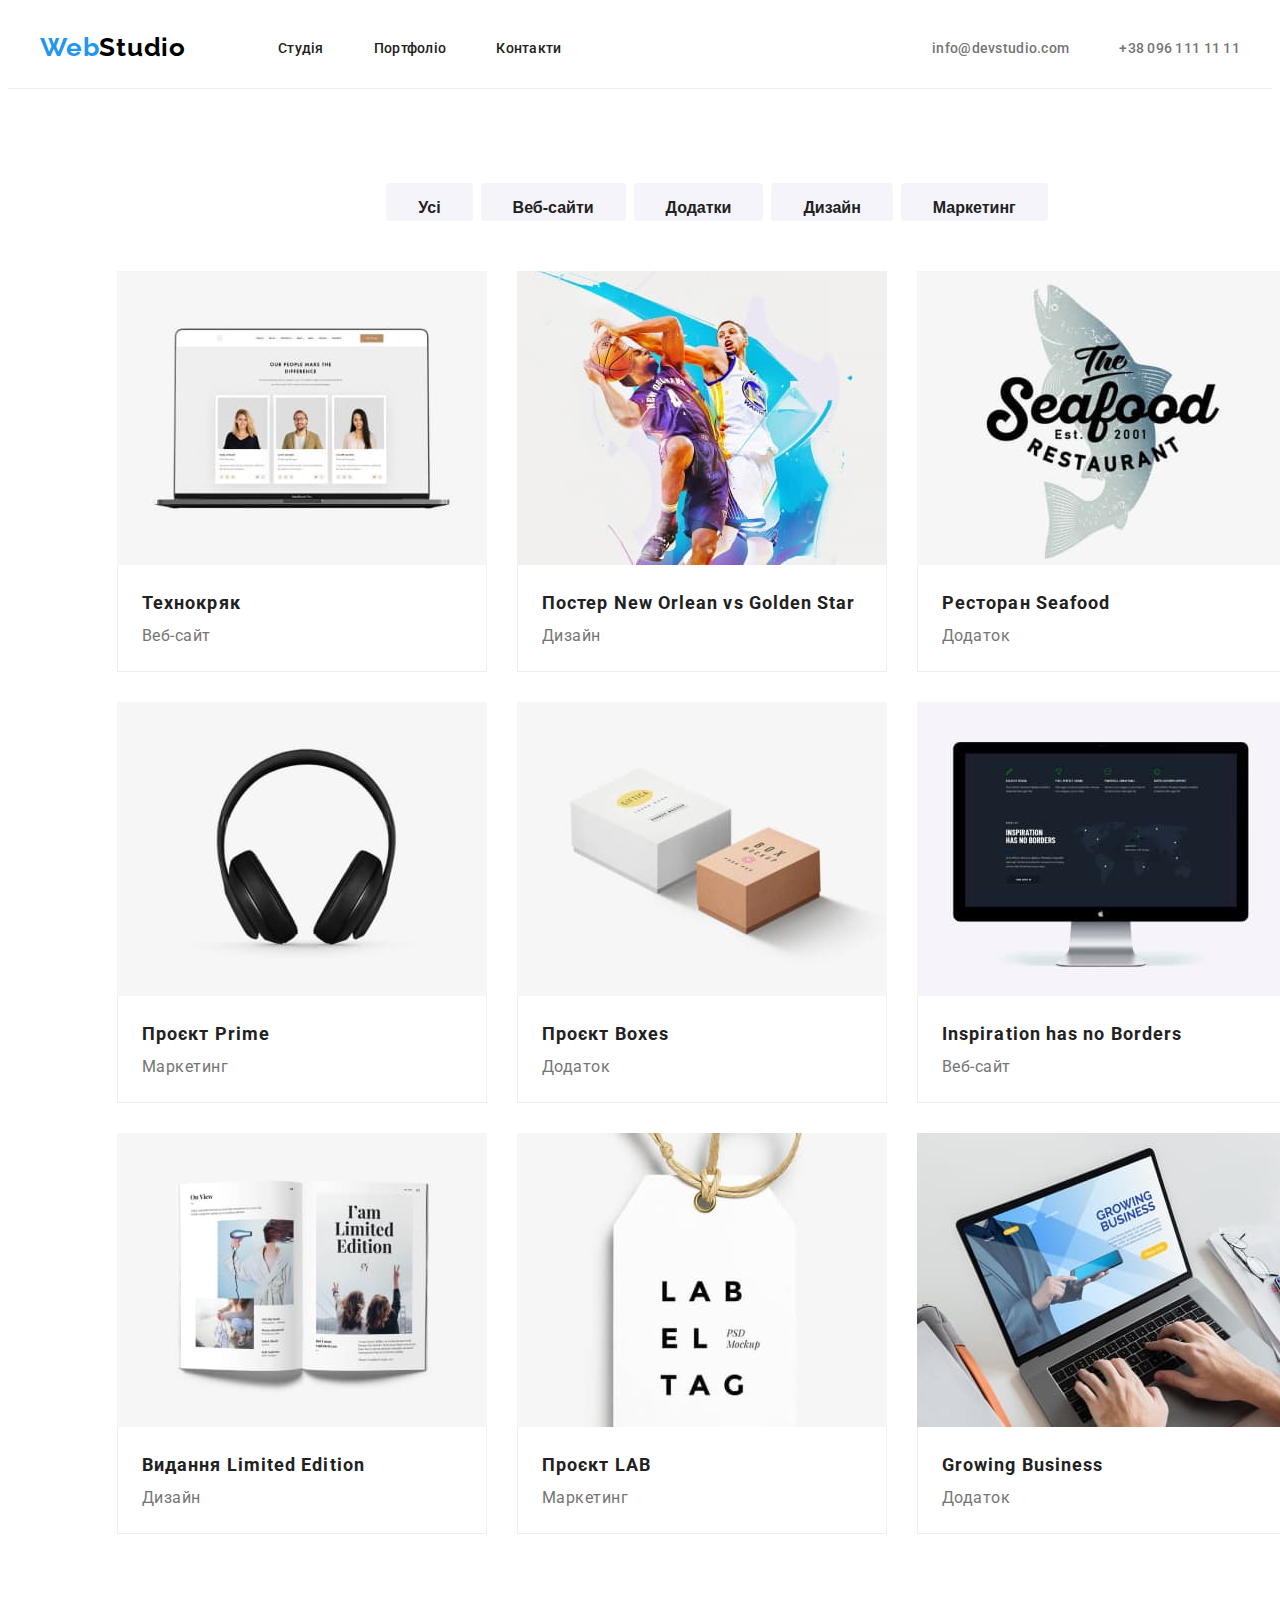
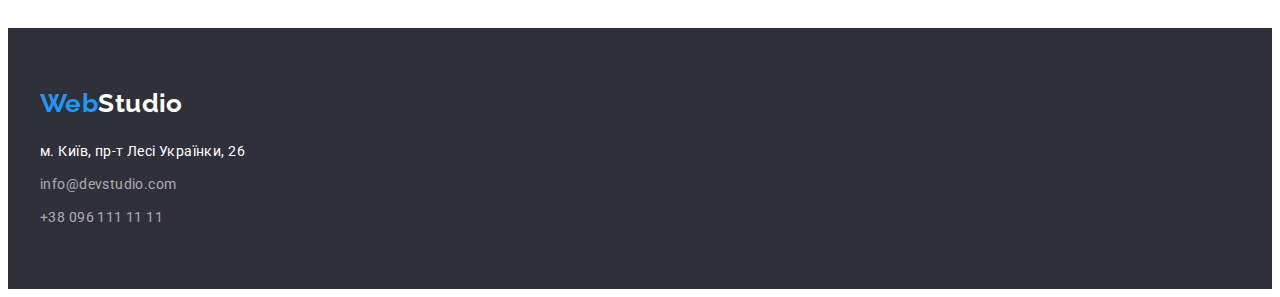
==== commit c597c954: "changes in css" ====
--- a/portfolio.html
+++ b/portfolio.html
@@ -40,7 +40,7 @@
             <div class="container">
                 <h1 class="visually-hidden">Портфоліо</h1>
                     <ul class="portfolio-list list">
-                        <li class="portfolio-list-button  portfolio-button"><button class="hero-button portfolio-button current current-button" type="button">Усі</button></li>
+                        <li class="portfolio-list-button  portfolio-button"><button class="hero-button portfolio-button current-portfolio-button" type="button">Усі</button></li>
                         <li class="portfolio-list-button  portfolio-button"><button class="hero-button portfolio-button" type="button">Веб-сайти</button></li>
                         <li class="portfolio-list-button  portfolio-button"><button class="hero-button portfolio-button" type="button">Додатки</button></li>
                         <li class="portfolio-list-button  portfolio-button"><button class="hero-button portfolio-button" type="button">Дизайн</button></li>
--- a/сss/style.css
+++ b/сss/style.css
@@ -5,7 +5,7 @@
   --accent-color:  #2196F3;
   --button-first-color: #FFFFFF;
   --button-second-color: #2196F3;
-  --body-color--: #F5F5F5;
+  --body-color--: white;
   --section-color--:  #F5F4FA;
 }
 body {
@@ -210,20 +210,21 @@
   font-weight: 700;
   font-size: 16px;
   line-height: calc(30/16);
-  text-align: center;
-  color: var(--button-first-color);
+  
   cursor: pointer;
-  background: var(--button-second-color);
+ 
   border: none;
-  box-shadow: 0px 4px 4px rgba(0, 0, 0, 0.15);
+  
   border-radius: 4px;
   margin: 0 auto;
   display: block;
-  min-width: 200px;
-  min-height: 50px;
+
   padding: 10px 32px;
-
-}
+  color: #FFFFFF;
+  background-color: var(--accent-color);
+
+}
+
 
 .visually-hidden {
   position: absolute;
@@ -237,21 +238,22 @@
     clip-path: inset(50%);
     margin: -1px;
 }
-.next {
-  background-color: var(--body-color--);
-}
+
+
 .next-list {
   display: flex;
   margin-left: auto;
   margin-right: auto;
-  align-items: center;
+  align-items: flex-start;
   flex-wrap: wrap;
   gap: 30px;
+
 }
   
 
 .next-list .next-list-item {
   width: 270px;
+  
 }
 .next-list .next-text-title {
   font-weight: 700;
@@ -261,6 +263,8 @@
   text-transform: uppercase;
   color: var(--main-color);
   margin-bottom: 10px;
+  align-items: flex-start;
+  
   
 }
 .next-paragraph-title {
@@ -274,9 +278,11 @@
 /*Work styles*/
 .work {
   background-color: var(--body-color--);
+  padding-bottom: 94px;
 }
 .work .section {
     padding-top: 0;
+    
 
   }
 
@@ -329,10 +335,10 @@
     text-align: center;
   }
   .about-list-item {
-    display: flex;
-    flex-direction: column;
+    
+    
     min-width: 270px;
-    align-items: center;
+   
     background-color: #FFFFFF;
 
     box-shadow: 0px 1px 3px rgba(0, 0, 0, 0.12), 0px 1px 1px rgba(0, 0, 0, 0.14),
@@ -340,7 +346,7 @@
     border-radius: 0px 0px 4px 4px;
   }
   .about-photo-img {
-    margin-bottom: 30px;
+  margin-bottom: 30px;
   }
   
 .about-after-title {
@@ -437,41 +443,40 @@
   text-decoration: none; 
 }
 
+.portfolio {
+  padding: 94px;
+}
 .portfolio-list {
     margin-bottom: 50px;
     display: flex;
     justify-content: center;
-    min-width: 73px;
-    flex-wrap: wrap;
     gap: 8px;
-  
-}
-
-.portfolio-list  {
-font-size: 16px;
-line-height: calc(26/16);
-border-radius: 4px;
-color: #212121;
-background: #F5F4FA;
-}
+   
+    
+  
+}
+
+
+
+
 .portfolio-button {
 color: #212121;
 background: #F5F4FA;
-padding: 6px 22px;
-justify-content: center;
-min-width: 73px;
-}
-
-.current-button {
-max-width: 73px;
-height: 38px;
-}
-
-
-
-
-.portfolio-list .portfolio-button:hover,
-.portfolio-list .portfolio-button:focus {
+border-radius: 4px;
+max-width: auto;
+max-height: 38px;
+
+
+
+
+
+}
+
+
+
+
+.portfolio-list-button .portfolio-button:hover,
+.portfolio-list-button .portfolio-button:focus {
 background-color: var(--accent-color);
 color: #FFFFFF;
 box-shadow: 0px 3px 1px rgba(0, 0, 0, 0.1), 0px 1px 2px rgba(0, 0, 0, 0.08),
@@ -481,12 +486,7 @@
 
 }
 
-.portfolo-list .portfolio-button .current {
-  background-color: var(--accent-color);
-  color: #FFFFFF;
-  box-shadow: 0px 3px 1px rgba(0, 0, 0, 0.1), 0px 1px 2px rgba(0, 0, 0, 0.08),
-      0px 2px 2px rgba(0, 0, 0, 0.12);
-}
+
 
 .galery-list {
   display: flex;
@@ -496,9 +496,7 @@
 }
 .galery-about-text {
   padding: 20px 24px;
-  display: flex;
-  flex-direction: column;
-  flex-wrap: wrap;
+
   gap: 4px;
 
   border-right: 1px solid #eeeeee;
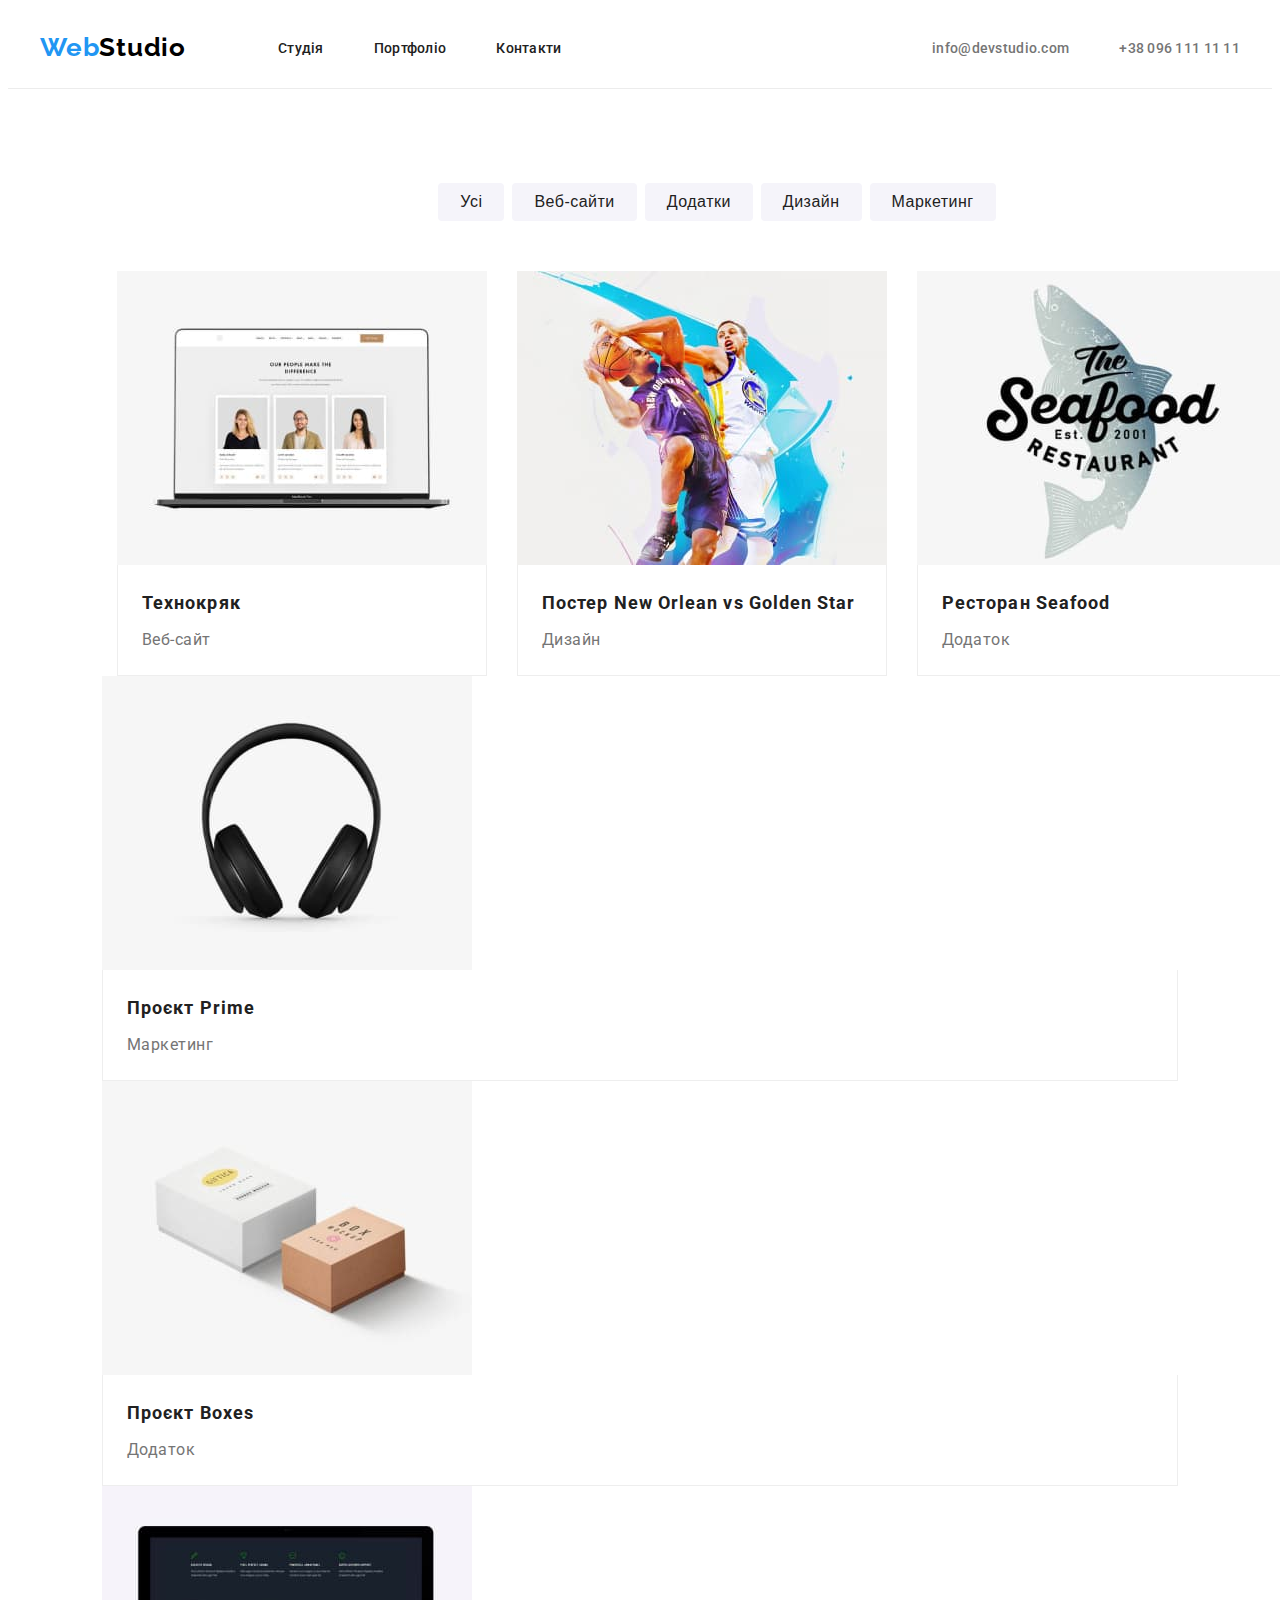
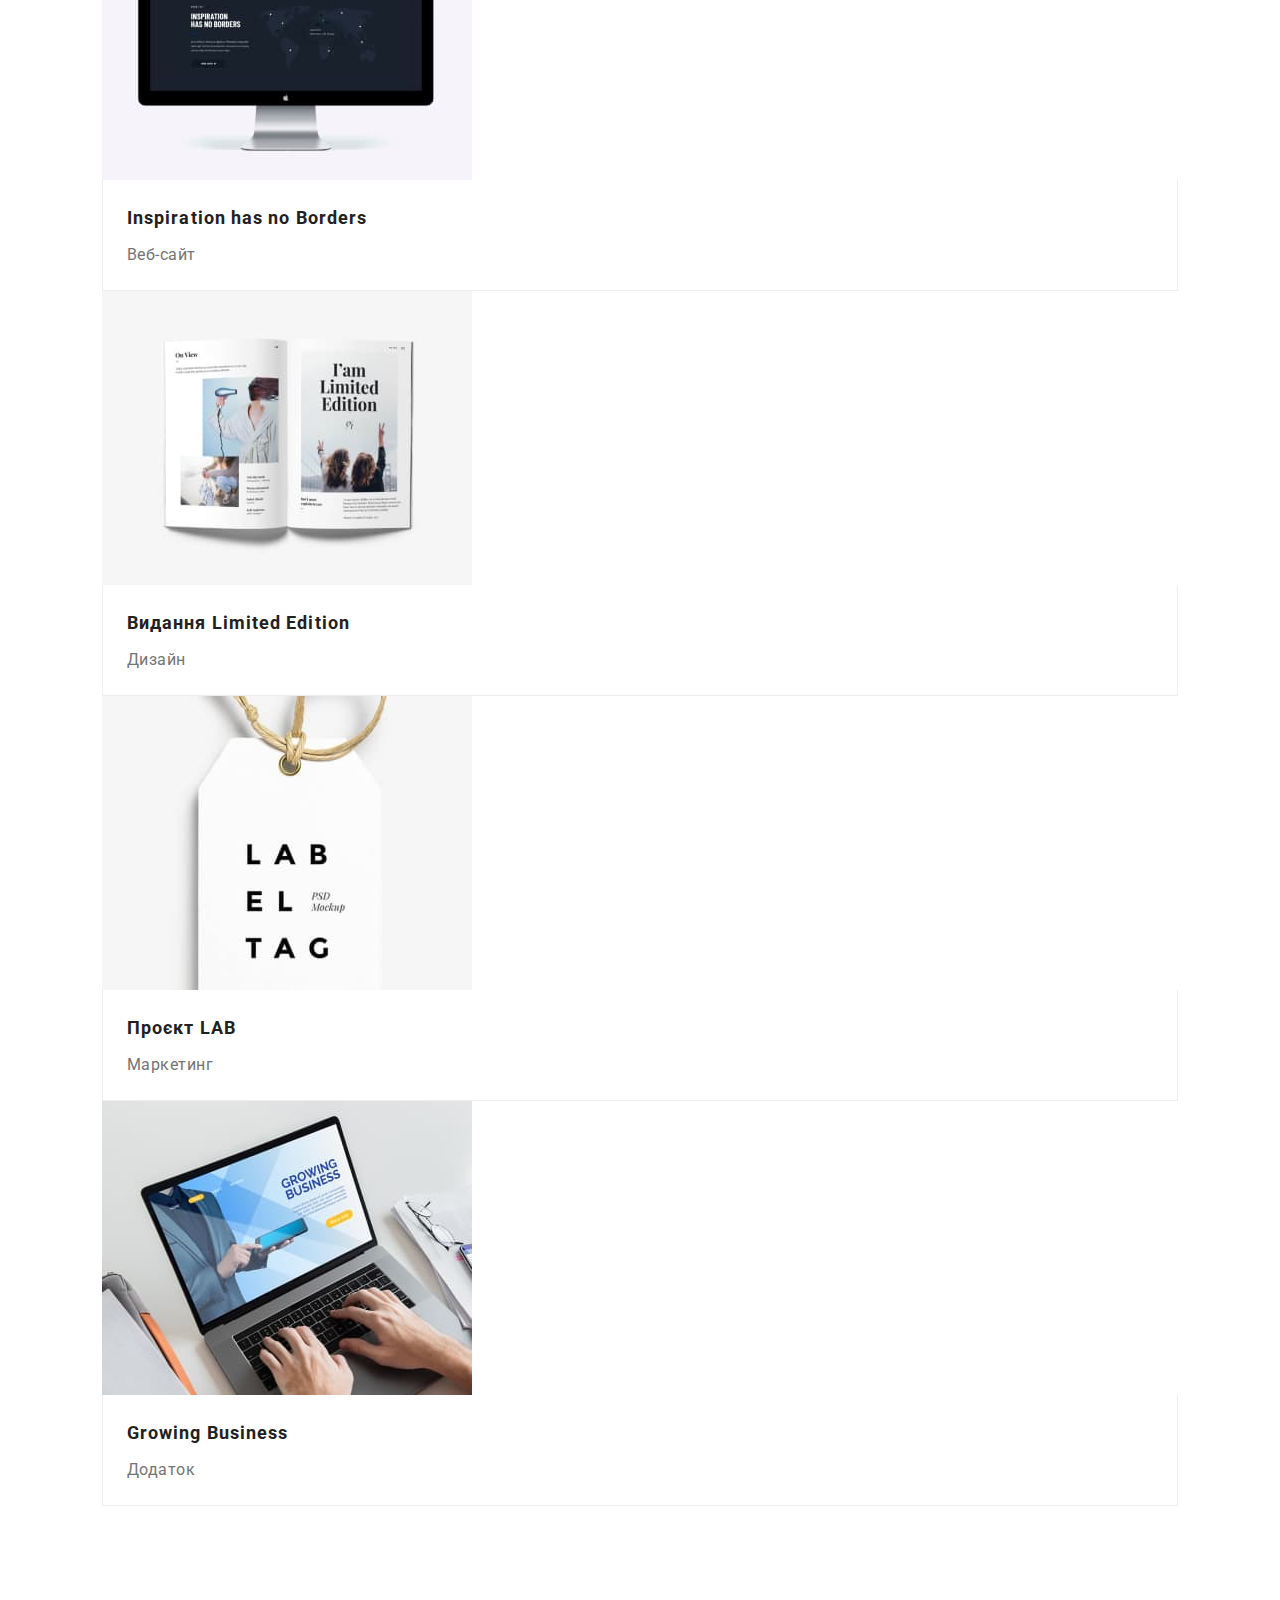
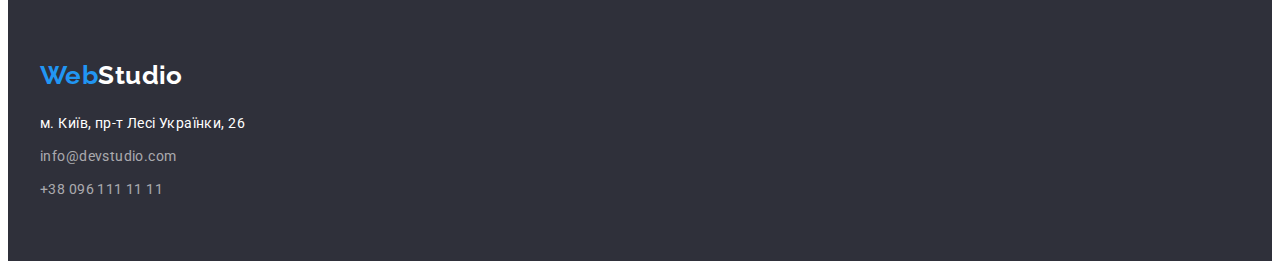
==== commit 45371ade: "add changes" ====
--- a/portfolio.html
+++ b/portfolio.html
@@ -40,11 +40,11 @@
             <div class="container">
                 <h1 class="visually-hidden">Портфоліо</h1>
                     <ul class="portfolio-list list">
-                        <li class="portfolio-list-button  portfolio-button"><button class="hero-button portfolio-button current-portfolio-button" type="button">Усі</button></li>
-                        <li class="portfolio-list-button  portfolio-button"><button class="hero-button portfolio-button" type="button">Веб-сайти</button></li>
-                        <li class="portfolio-list-button  portfolio-button"><button class="hero-button portfolio-button" type="button">Додатки</button></li>
-                        <li class="portfolio-list-button  portfolio-button"><button class="hero-button portfolio-button" type="button">Дизайн</button></li>
-                        <li class="portfolio-list-button  portfolio-button"><button class="hero-button portfolio-button" type="button">Маркетинг</button></li>
+                        <li class="portfolio-list-button  "><button class="portfolio-button" type="button">Усі</button></li>
+                        <li class="portfolio-list-button  "><button class="portfolio-button" type="button">Веб-сайти</button></li>
+                        <li class="portfolio-list-button  "><button class="portfolio-button" type="button">Додатки</button></li>
+                        <li class="portfolio-list-button  "><button class="portfolio-button" type="button">Дизайн</button></li>
+                        <li class="portfolio-list-button  "><button class="portfolio-button" type="button">Маркетинг</button></li>
                     </ul>
                     <ul class="galery-list list">
                         <li class="galery-list-item list">
@@ -66,34 +66,36 @@
                             </a>
                             </li>
                         <li class="galery-list-item list">
-                            <a class="galery-card" href="">
+                            <div class="galery-card"></div>
                             <img class="galery-photo-img list" src="./img/portfolio(3).jpg" alt="photo poster seafood restorant" width="370">
                             <div class="galery-about-text">
                                 <h2 class="galery-after-title">Ресторан Seafood</h2>
                                 <p class="about-text">Додаток</p>
                             </div>
-                            </a>
+                        </div>
+                        
                            </li>
                         <li class="galery-list-item list">
-                            <a class="galery-card" href="">
+                            <div class="galery-card">
                             <img class="galery-photo-img list" src="./img/portfolio(4).jpg" alt="photo headphone" width="370">
                             <div class="galery-about-text">
                             <h2 class="galery-after-title">Проєкт Prime</h2>
                             <p class="about-text">Маркетинг</p>
                             </div>
-                            </a>
+                        </div>
+                            
                             </li>
                         <li class="galery-list-item list">
-                            <a class="galery-card" href="">
+                            <div class="galery-card"></div>
                             <img class="galery-photo-img list" src="./img/portfolio(5).jpg" alt="photo boxes" width="370">
                             <div class="galery-about-text">
                             <h2 class="galery-after-title">Проєкт Boxes</h2>
                             <p class="about-text">Додаток</p>
                         </div>
-                        </a>
+                       </div>
                         </li>
                         <li class="galery-list-item list">
-                            <a class="galery-card" href="">
+                            <div class="galery-card">
                             <img class="galery-photo-img list" src="./img/portfolio(6).jpg" alt="photo monitor" width="370">
                             <div class="galery-about-text">
                             <h2 class="galery-after-title">Inspiration has no Borders</h2>
@@ -102,31 +104,31 @@
                             </a>
                             </li>
                         <li class="galery-list-item list">
-                            <a class="galery-card" href="">
+                            <div class="galery-card">
                             <img class="galery-photo-img list" src="./img/portfolio(7).jpg" alt="photo page of book" width="370">
                             <div class="galery-about-text">
                             <h2 class="galery-after-title">Видання Limited Edition</h2>
                             <p class="about-text">Дизайн</p>
                             </div>
-                            </a>
+                        </div>
                             </li>
                         <li class="galery-list-item list">
-                            <a class="galery-card" href="">
+                            <div class="galery-card">
                             <img class="galery-photo-img list" src="./img/portfolio(8).jpg" alt="photo tag" width="370">
                             <div class="galery-about-text">
                             <h2 class="galery-after-title">Проєкт LAB</h2>
                             <p class="about-text">Маркетинг</p>
-                            </a>
+                        </div>
                             </div>
                         </li>
                         <li class="galery-list-item list">
-                            <a class="galery-card" href="">
+                            <div class="galery-card">
                             <img class="galery-photo-img list" src="./img/portfolio(9).jpg" alt="photo laptop" width="370">
                             <div class="galery-about-text">
                             <h2 class="galery-after-title">Growing Business</h2>
                             <p class="about-text">Додаток</p>
                             </div>
-                            </a>
+                        </div>
                         </li>
                     </ul> 
                 </div>
--- a/сss/style.css
+++ b/сss/style.css
@@ -62,16 +62,7 @@
 .uppercase {
   text-transform: uppercase;
 }
-.button {
-font-weight: 700;
-font-size: 16px;
-line-height: calc(30/16);
-display: flex;
-align-items: center;
-text-align: center;
-letter-spacing: 0.06em;
-font-family: inherit;
-}
+
 /*Header styles*/
 .header {
   border-bottom: 1px solid #ececec;
@@ -223,6 +214,7 @@
   color: #FFFFFF;
   background-color: var(--accent-color);
 
+
 }
 
 
@@ -346,7 +338,7 @@
     border-radius: 0px 0px 4px 4px;
   }
   .about-photo-img {
-  margin-bottom: 30px;
+  
   }
   
 .about-after-title {
@@ -451,10 +443,9 @@
     display: flex;
     justify-content: center;
     gap: 8px;
-   
     
-  
-}
+  }
+
 
 
 
@@ -463,11 +454,16 @@
 color: #212121;
 background: #F5F4FA;
 border-radius: 4px;
-max-width: auto;
-max-height: 38px;
-
-
-
+border: none;
+font-weight: 500;
+
+font-size: 16px;
+line-height: calc(26/16);
+
+
+text-align: center;
+letter-spacing: 0.03em;
+padding: 6px 22px;
 
 
 }
@@ -512,6 +508,7 @@
 line-height: calc(36/18);
 letter-spacing: 0.06em;
 color: var(--main-color); 
+margin-bottom: 4px;
 }
 .about-text {
 font-size: 16px;
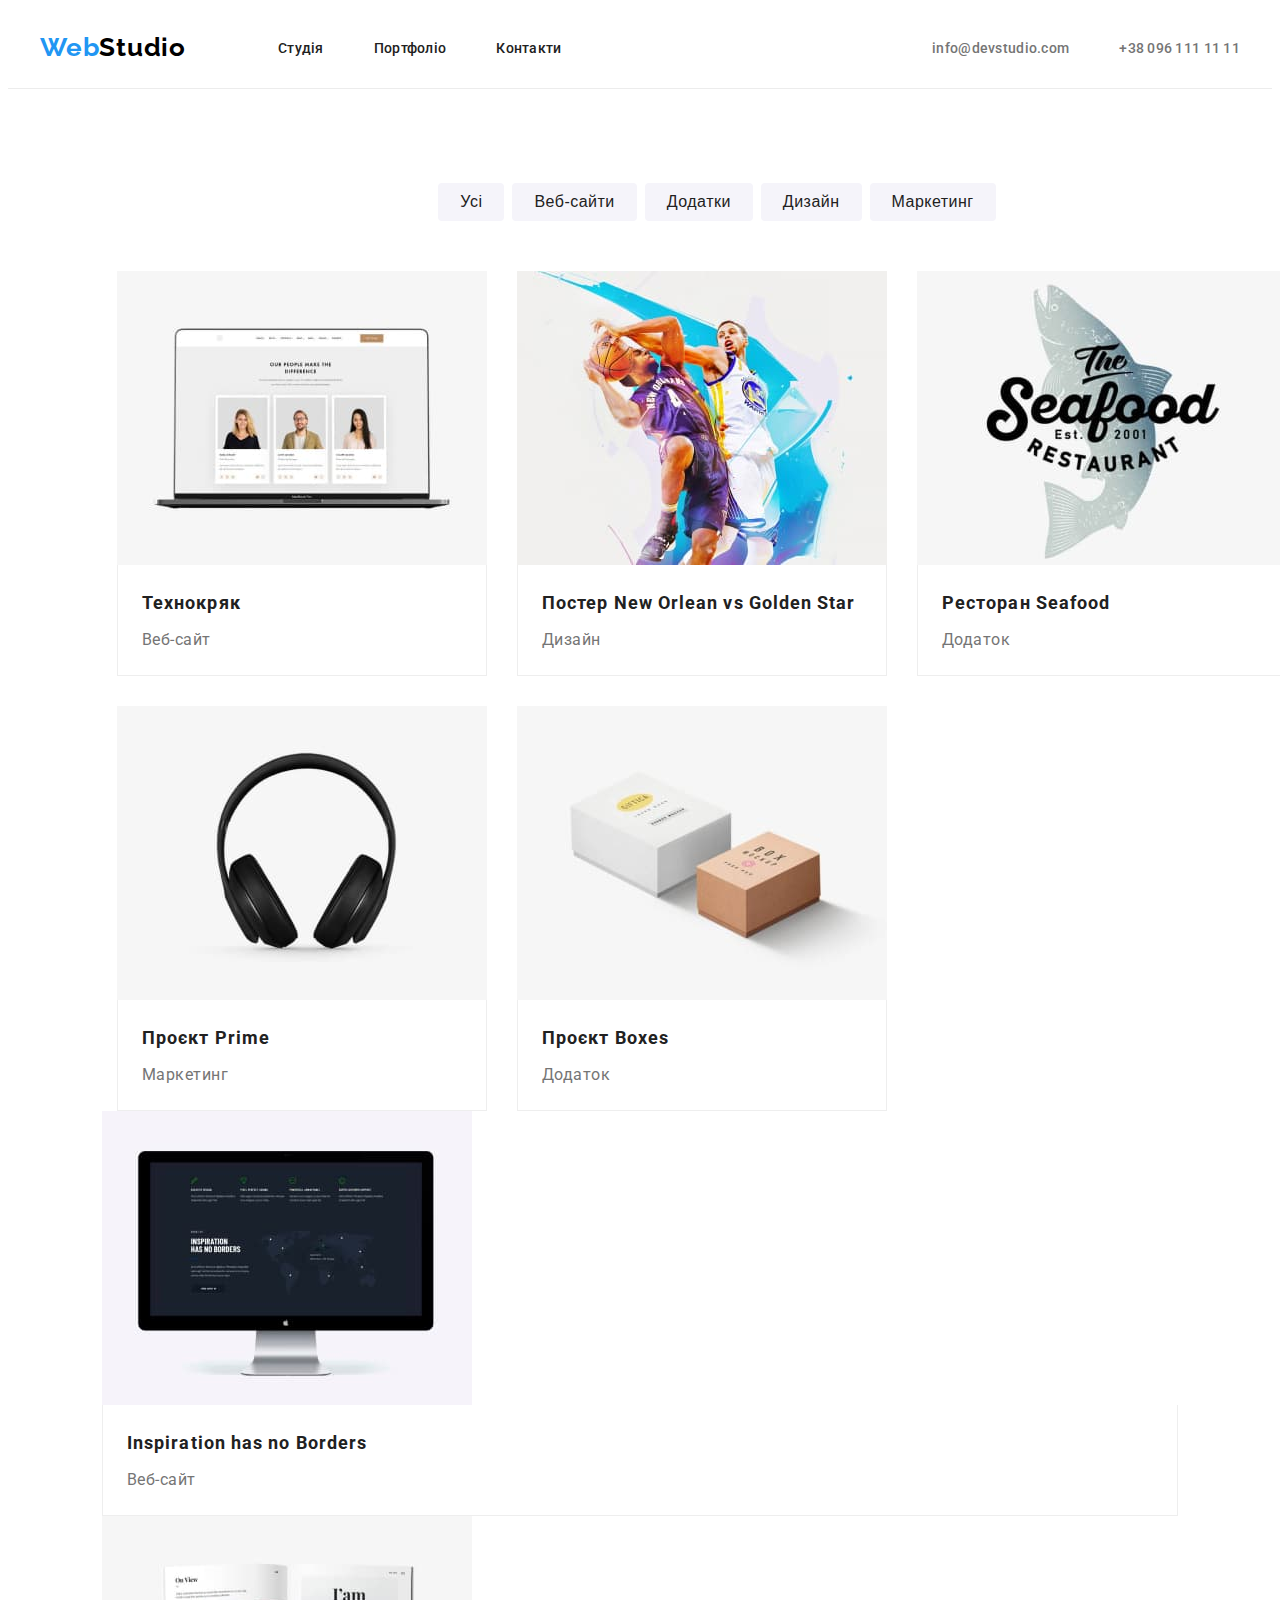
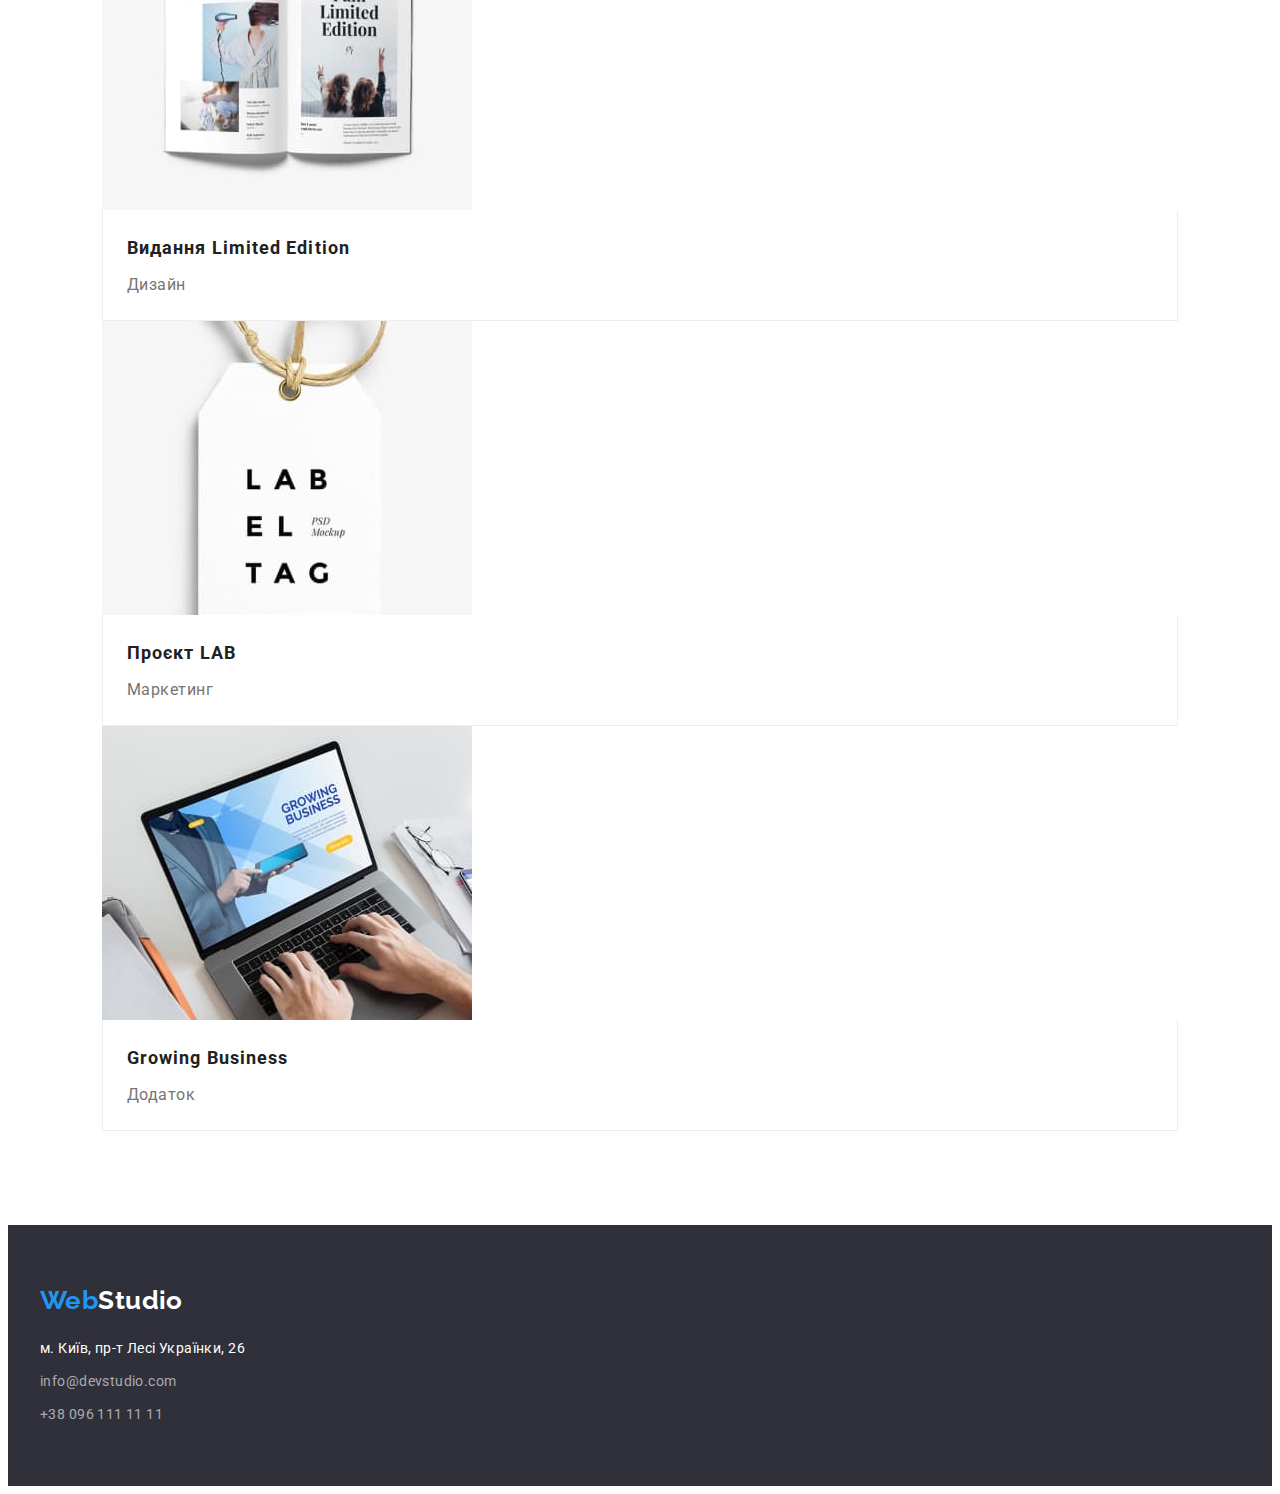
==== commit 878867b8: "add changes" ====
--- a/portfolio.html
+++ b/portfolio.html
@@ -40,33 +40,35 @@
             <div class="container">
                 <h1 class="visually-hidden">Портфоліо</h1>
                     <ul class="portfolio-list list">
-                        <li class="portfolio-list-button  "><button class="portfolio-button" type="button">Усі</button></li>
-                        <li class="portfolio-list-button  "><button class="portfolio-button" type="button">Веб-сайти</button></li>
-                        <li class="portfolio-list-button  "><button class="portfolio-button" type="button">Додатки</button></li>
-                        <li class="portfolio-list-button  "><button class="portfolio-button" type="button">Дизайн</button></li>
-                        <li class="portfolio-list-button  "><button class="portfolio-button" type="button">Маркетинг</button></li>
+                        <li class="portfolio-list-button"><button class="portfolio-button" type="button">Усі</button></li>
+                        <li class="portfolio-list-button"><button class="portfolio-button" type="button">Веб-сайти</button></li>
+                        <li class="portfolio-list-button"><button class="portfolio-button" type="button">Додатки</button></li>
+                        <li class="portfolio-list-button"><button class="portfolio-button" type="button">Дизайн</button></li>
+                        <li class="portfolio-list-button"><button class="portfolio-button" type="button">Маркетинг</button></li>
                     </ul>
                     <ul class="galery-list list">
                         <li class="galery-list-item list">
-                            <a class="galery-card" href="">
+                            <div class="galery-card">
                             <img class="galery-photo-img list" src="./img/portfolio(1).jpg" alt="photo open laptop with team" width="370">
                             <div class="galery-about-text">
                             <h2 class="galery-after-title">Технокряк</h2>
                             <p class="about-text">Веб-сайт</p>
                         </div>
+                    </div>
                         </a>
                         </li>
                         <li class="galery-list-item list">
-                            <a class="galery-card" href="">
+                            <div class="galery-card">
                             <img class="galery-photo-img list" src="./img/portfolio(2).jpg" alt="photo basketboll player" width="370">
                             <div class="galery-about-text">
                                 <h2 class="galery-after-title">Постер New Orlean vs Golden Star</h2>
                                 <p class="about-text">Дизайн</p>
                             </div>
+                        </div>
                             </a>
                             </li>
                         <li class="galery-list-item list">
-                            <div class="galery-card"></div>
+                            <div class="galery-card">
                             <img class="galery-photo-img list" src="./img/portfolio(3).jpg" alt="photo poster seafood restorant" width="370">
                             <div class="galery-about-text">
                                 <h2 class="galery-after-title">Ресторан Seafood</h2>
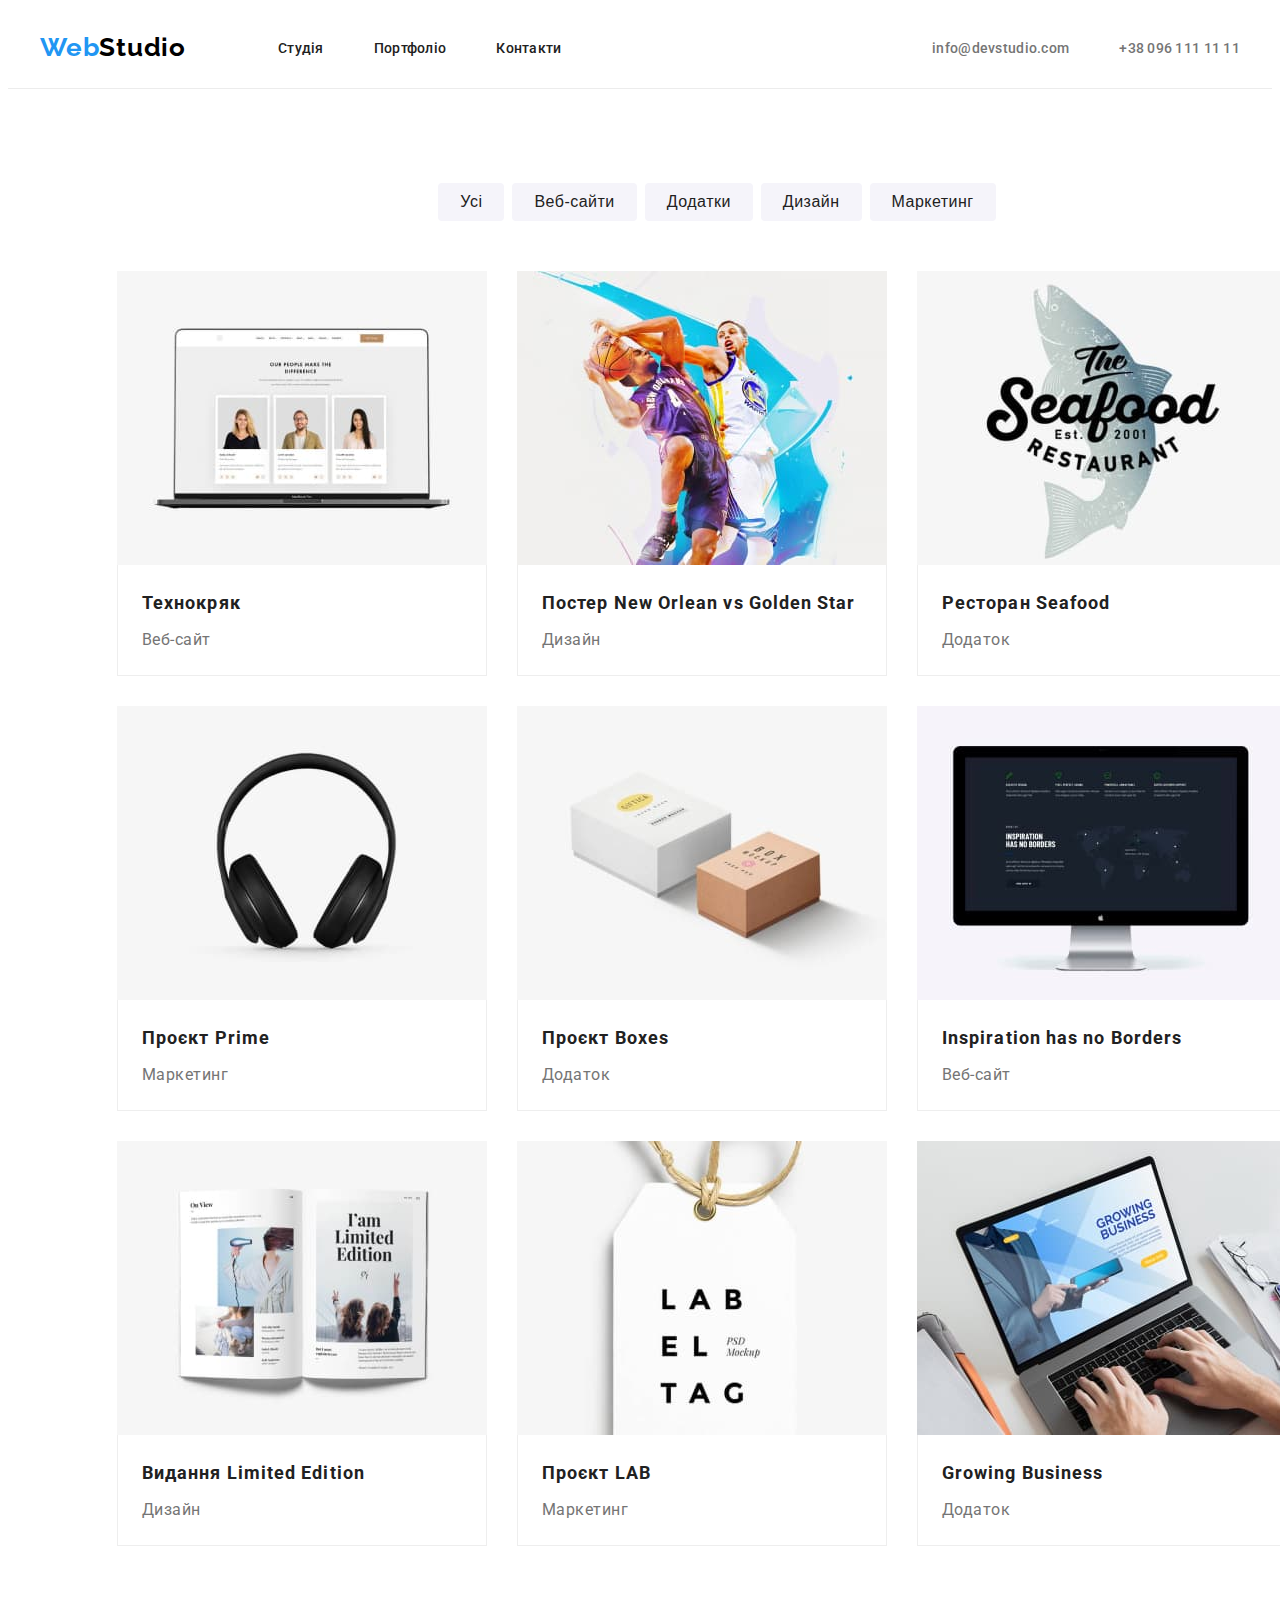
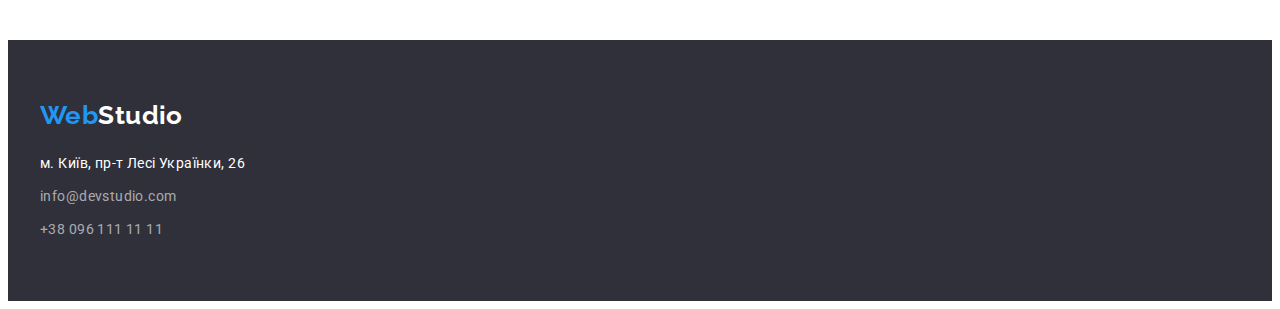
==== commit 774fb175: "add changes" ====
--- a/portfolio.html
+++ b/portfolio.html
@@ -75,8 +75,7 @@
                                 <p class="about-text">Додаток</p>
                             </div>
                         </div>
-                        
-                           </li>
+                        </li>
                         <li class="galery-list-item list">
                             <div class="galery-card">
                             <img class="galery-photo-img list" src="./img/portfolio(4).jpg" alt="photo headphone" width="370">
@@ -85,10 +84,9 @@
                             <p class="about-text">Маркетинг</p>
                             </div>
                         </div>
-                            
-                            </li>
+                        </li>
                         <li class="galery-list-item list">
-                            <div class="galery-card"></div>
+                            <div class="galery-card">
                             <img class="galery-photo-img list" src="./img/portfolio(5).jpg" alt="photo boxes" width="370">
                             <div class="galery-about-text">
                             <h2 class="galery-after-title">Проєкт Boxes</h2>
@@ -103,8 +101,8 @@
                             <h2 class="galery-after-title">Inspiration has no Borders</h2>
                             <p class="about-text">Веб-сайт</p>
                             </div>
-                            </a>
-                            </li>
+                        </div>
+                        </li>
                         <li class="galery-list-item list">
                             <div class="galery-card">
                             <img class="galery-photo-img list" src="./img/portfolio(7).jpg" alt="photo page of book" width="370">
@@ -121,7 +119,7 @@
                             <h2 class="galery-after-title">Проєкт LAB</h2>
                             <p class="about-text">Маркетинг</p>
                         </div>
-                            </div>
+                    </div>
                         </li>
                         <li class="galery-list-item list">
                             <div class="galery-card">
--- a/сss/style.css
+++ b/сss/style.css
@@ -501,6 +501,8 @@
 }
 .galery-card {
   text-decoration: none;
+  
+  
   }
 .galery-after-title {
 font-weight: 700;
